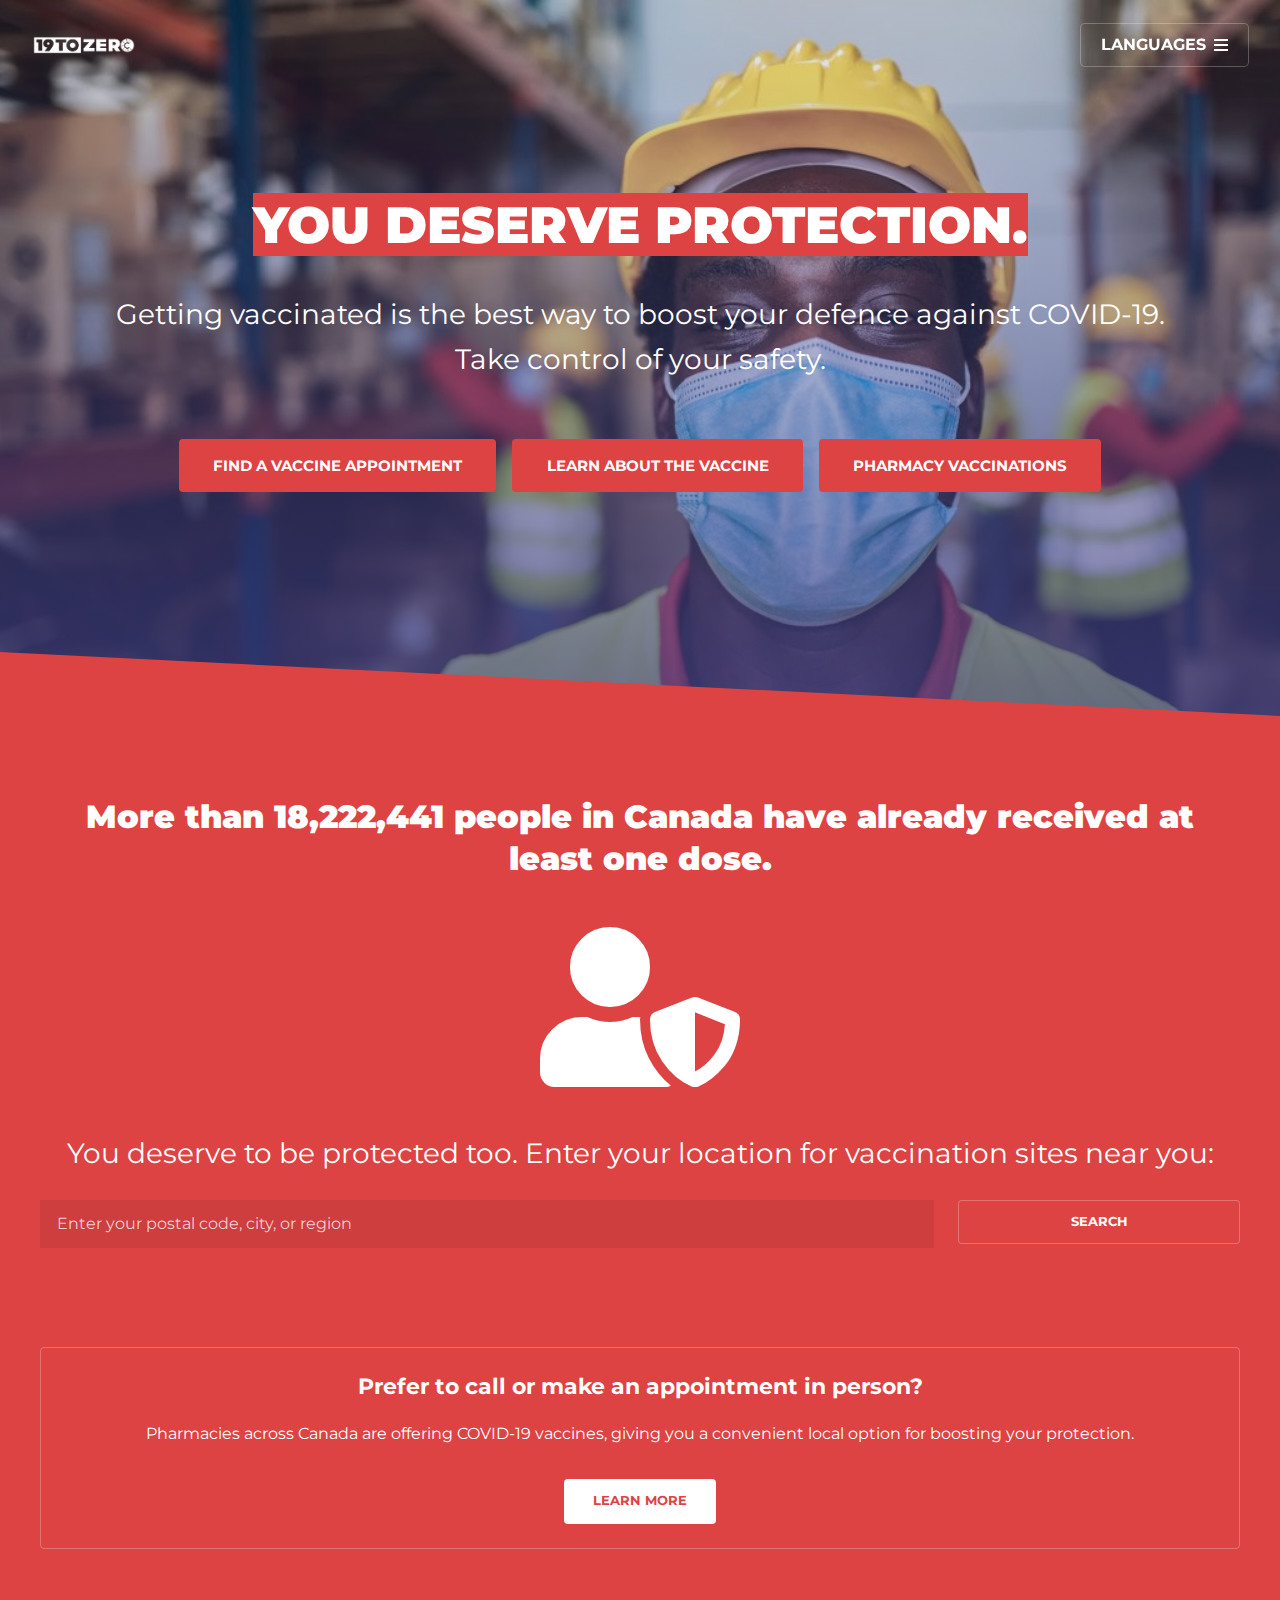
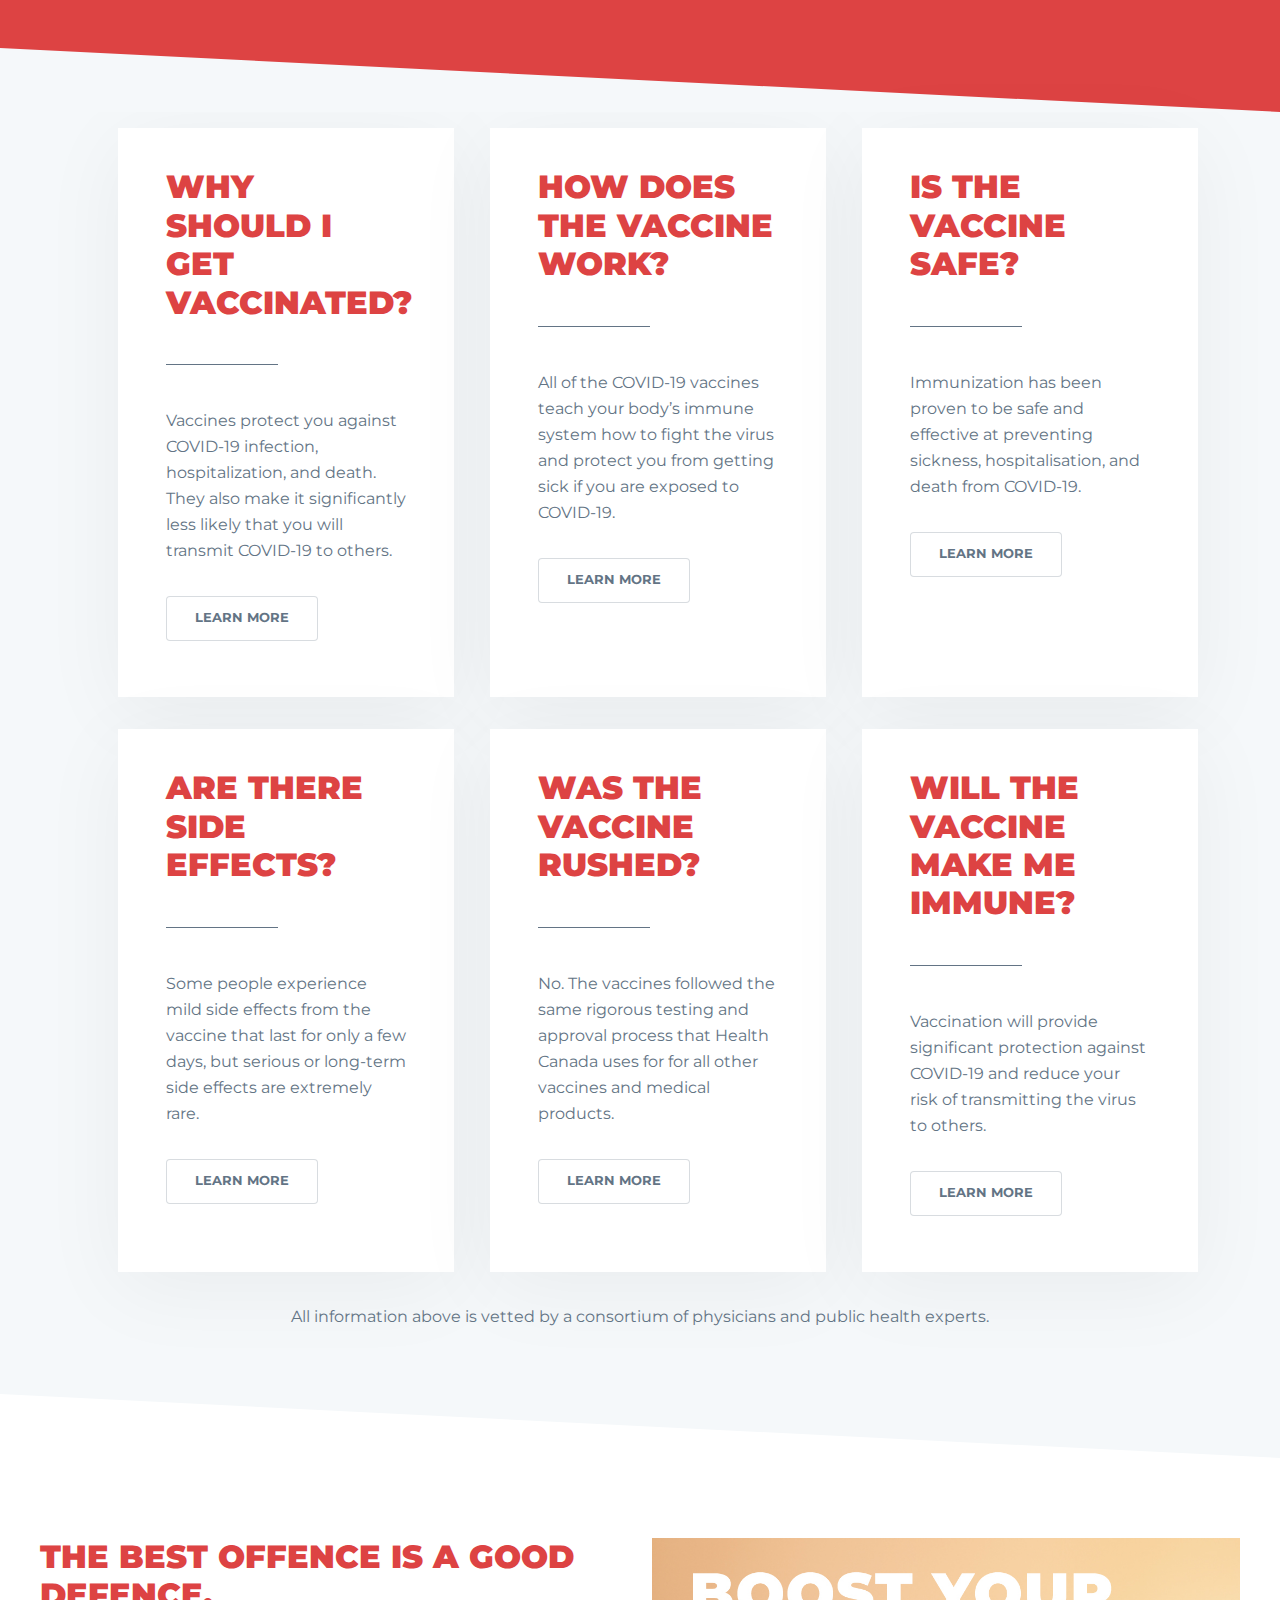
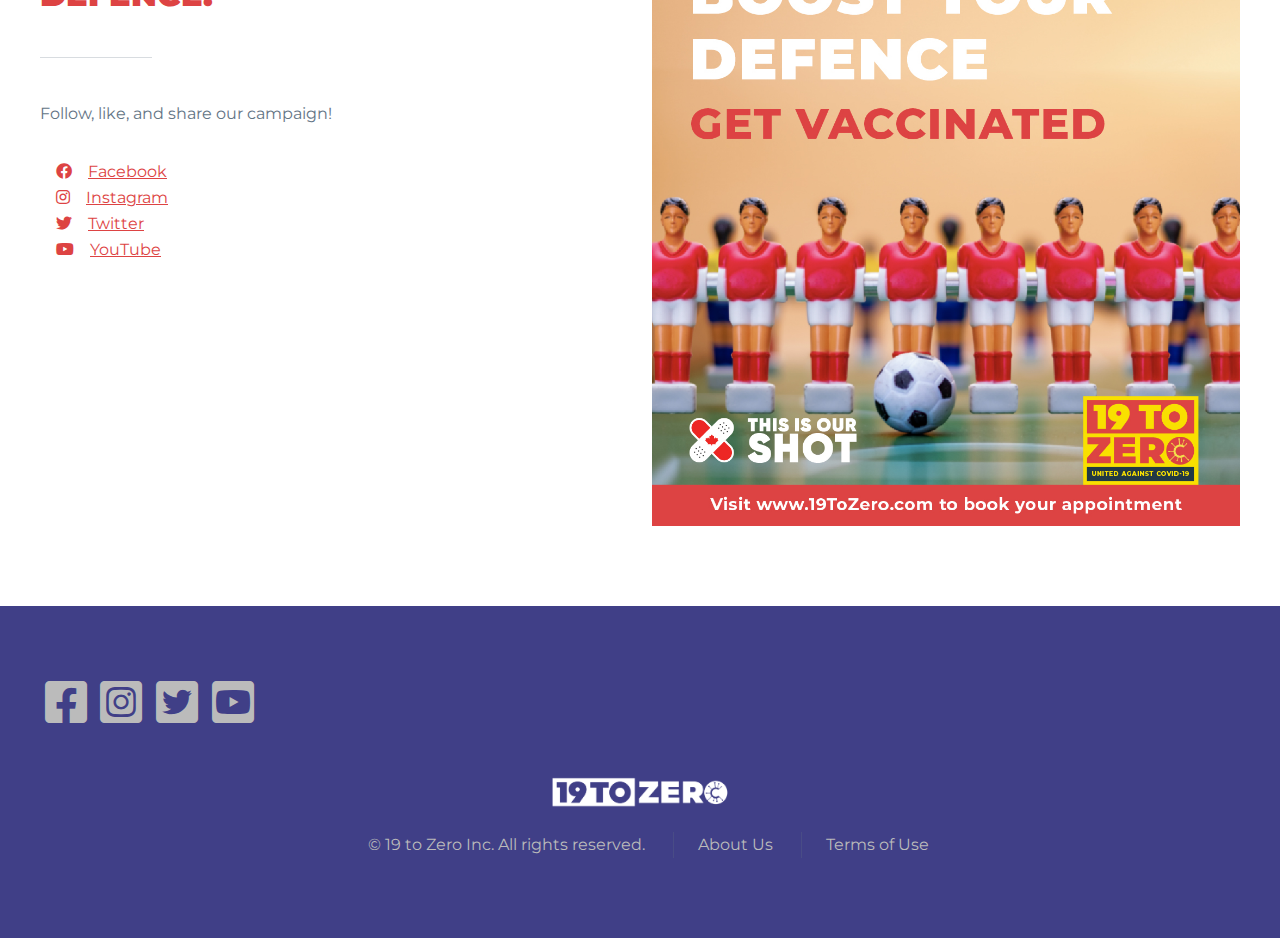
==== index.html @ c8026294 "added pharmacy vaccinations button" ====
<!DOCTYPE HTML>
<html>
	<head>
		<title>Protect Yourself, Get Vaccinated | 19 to Zero</title>
		<meta charset="utf-8" />
		<meta name="viewport" content="width=device-width, initial-scale=1, user-scalable=no" />
		<link rel="stylesheet" href="assets/css/main.css" />
		<link rel="shortcut icon" href="images/favicons/19ToZero-favicon_32x32.png"/>

		<meta name="title" content="Protect Yourself, Get Vaccinated | 19 to Zero">
		<meta name="description" content="Getting vaccinated is the best way to boost your defence against COVID-19. Take control of your safety. Book a vaccine appointment today.">

		<!-- Open Graph / Facebook -->
		<meta property="og:type" content="website">
		<meta property="og:url" content="https://19tozero.com/">
		<meta property="og:title" content="Protect Yourself, Get Vaccinated | 19 to Zero">
		<meta property="og:description" content="Getting vaccinated is the best way to boost your defence against COVID-19.
		Take control of your safety. Book a vaccine appointment today.">
		<meta property="og:image" content="images/meta_image.jpg">

		<!-- Twitter -->
		<meta property="twitter:card" content="summary_large_image">
		<meta property="twitter:url" content="https://19tozero.com/">
		<meta property="twitter:title" content="Protect Yourself, Get Vaccinated | 19 to Zero">
		<meta property="twitter:description" content="Getting vaccinated is the best way to boost your defence against COVID-19.
		Take control of your safety. Book a vaccine appointment today.">
		<meta property="twitter:image" content="https://19tozero.com/images/meta_image.jpg">

		<!-- Global site tag (gtag.js) - Google Analytics -->
		<script async src="https://www.googletagmanager.com/gtag/js?id=G-4J54PREY1S"></script>
		<script>
		  window.dataLayer = window.dataLayer || [];
		  function gtag(){dataLayer.push(arguments);}
		  gtag('js', new Date());

		  gtag('config', 'G-4J54PREY1S');
		</script>

		<!-- Facebook Pixel Code -->
		<script>
		!function(f,b,e,v,n,t,s)
		{if(f.fbq)return;n=f.fbq=function(){n.callMethod?
		n.callMethod.apply(n,arguments):n.queue.push(arguments)};
		if(!f._fbq)f._fbq=n;n.push=n;n.loaded=!0;n.version='2.0';
		n.queue=[];t=b.createElement(e);t.async=!0;
		t.src=v;s=b.getElementsByTagName(e)[0];
		s.parentNode.insertBefore(t,s)}(window, document,'script',
		'https://connect.facebook.net/en_US/fbevents.js');
		fbq('init', '485617352541316');
		fbq('track', 'PageView');
		</script>
		<noscript><img height="1" width="1" style="display:none"
		src="https://www.facebook.com/tr?id=485617352541316&ev=PageView&noscript=1"
		/></noscript>
		<!-- End Facebook Pixel Code -->

	</head>
	<body class="is-preload">

		<!-- Page wrapper -->
			<div id="page-wrapper">

				<!-- Header -->
					<header id="header" class="alt">
						<span class="logo"><a href="http://www.19tozero.ca" target="_blank"><img src="images/logo.png" id="logo"></a></span>
            <a href="#menu">Languages</a>
					</header>

				<!-- Nav -->
					<nav id="menu">
						<div class="inner">
							<h2>Languages</h2>
							<ul class="links">
								<li><a href="index.html">English</a></li>
							</ul>
							<h4>by <a href="about.html">19 to Zero</a></h4>
							<a class="close">Close</a>
						</div>
					</nav>

				<!-- Banner -->
					<section id="banner">
						<div class="inner">
							<h1><span>YOU DESERVE PROTECTION.</span></h1>
              <p>Getting vaccinated is the best way to boost your defence against COVID-19. <br>Take control of your safety.</p>
							<ul class="actions special">
								<li><a href="#two" class="button large primary scrolly" onClick="gtag('event', 'find_appointment', {'event_category' : 'hero_buttons',
  'event_label' : 'find_appointment'}">Find a vaccine appointment</a></li>
								<li><a href="#one" class="button large primary scrolly" onClick="gtag('event', 'learn_more', {'event_category' : 'hero_buttons',
  'event_label' : 'learn_more'}">Learn about the vaccine</a></li>
								<li><a href="pharmacy.html" class="button large primary">Pharmacy vaccinations</a></li>  
							</ul>
						</div>
					</section>

				<!-- Two -->
					<section id="two" class="wrapper style1 special">
						<div class="inner">
              <span><h1>More than <span id="vaccines">18,222,441</span> people in Canada have already received at least one dose.</h1></span>
              <div class="search">
              	<i class="fas fa-user-shield" id="location"></i>
                <h2>You deserve to be protected too. Enter your location for vaccination sites near you:</h2>
                <div class="row">
                  <div class="col-9 col-12-small">
                    <input type="text" name="query" id="query" value="" placeholder="Enter your postal code, city, or region" />
                  </div>
                  <div class="col-3 col-12-small">
                    <input type="submit" id="search4vax" value="Search" class="fit" onClick="gtag('event', 'search_for_vax', {'event_category' : 'search',
  'event_label' : 'outbound_search'}); window.open('https://www.google.com/maps/search/covid+vaccine+near+' + document.getElementById('query').value);"/>
                  </div>
                </div>

              	<div class="">
									<div class="col-12 box">
                  	<h3><b>Prefer to call or make an appointment in person?</b></h3>
                  	<p>Pharmacies across Canada are offering COVID-19 vaccines, giving you a convenient local option for boosting your protection.</p>
                  	<a href="pharmacy.html" class="button primary">Learn More</a>
                  </div>
	              </div>

              </div>
						</div>
					</section>

				<!-- One -->
					<section id="one" class="wrapper style2">
						<div class="inner">
							<section class="spotlights">
								<article>
									<header class="major">
										<p>Why should I get vaccinated?</p>
									</header>
									<p>Vaccines protect you against COVID-19 infection, hospitalization, and death. They also make it significantly less likely that you will transmit COVID-19 to others.</p>
									<ul class="actions">
										<li><a href="why-get-vaccinated.html" class="button">Learn More</a></li>
									</ul>
								</article>
								<article>
                  <header class="major">
                    <p>How does the vaccine work?</p>
                  </header>
                  <p>All of the COVID-19 vaccines teach your body’s immune system how to fight the virus and protect you from getting sick if you are exposed to COVID-19.</p>
                  <ul class="actions">
                    <li><a href="how-does-the-vaccine-work.html" class="button">Learn More</a></li>
                  </ul>
                </article>
                                <article>
                  <header class="major">
                    <p>Is the vaccine safe?</p>
                  </header>
                  <p>Immunization has been proven to be safe and effective at preventing sickness, hospitalisation, and death from COVID-19.</p>
                  <ul class="actions">
                    <li><a href="is-the-vaccine-safe.html" class="button">Learn More</a></li>
                  </ul>
                </article>
                <article>
                  <header class="major">
                    <p>Are there side effects?</p>
                  </header>
                  <p>Some people experience mild side effects from the vaccine that last for only a few days, but serious or long-term side effects are extremely rare.</p>
                  <ul class="actions">
                    <li><a href="are-there-side-effects.html" class="button">Learn More</a></li>
                  </ul>
                </article>
                <article>
                  <header class="major">
                    <p>Was the vaccine rushed?</p>
                  </header>
                  <p>No. The vaccines followed the same rigorous testing and approval process that Health Canada uses for for all other vaccines and medical products.</p>
                  <ul class="actions">
                    <li><a href="was-the-vaccine-rushed.html" class="button">Learn More</a></li>
                  </ul>
                </article>
                <article>
                  <header class="major">
                    <p>Will the vaccine make me immune?</p>
                  </header>
                  <p>Vaccination will provide significant protection against COVID-19 and reduce your risk of transmitting the virus to others.</p>
                  <ul class="actions">
                    <li><a href="will-i-be-immune.html" class="button">Learn More</a></li>
                  </ul>
                </article>
                <span>All information above is vetted by a consortium of physicians and public health experts.</span>
							</section>
						</div>
					</section>



				<!-- Three -->
					<section id="three" class="wrapper">
						<div class="inner">
							<div class="content">
								<div class="row">
                  <div class="col-6 col-12-small">
  									<header class="major">
										<p>The best offence is a good defence.</p>
										</header>
										<p>Follow, like, and share our campaign!</p>
										<ul class="social-links">
			                <li><a href="https://www.facebook.com/19ToZero/"><i class="fab fa-facebook"></i>Facebook</a>
											<li><a href="https://www.instagram.com/19tozero/"><i class="fab fa-instagram"></i>Instagram</a>
                    	<li><a href="https://www.twitter.com/19tozero"><i class="fab fa-twitter"></i>Twitter</a>
                    	<li><a href="https://www.youtube.com/channel/UC107yJWv6Hz9v4b3rPA4YZw"><i class="fab fa-youtube"></i>YouTube</a>
			              </ul>
                  </div>
                  <div class="col-6 col-12-small">
                  	<img src="images/foosball.jpg" class="image fit" />
                  </div>
	              </div>
							</div>
						</div>
					</section>

					<footer id="footer">
            <div class="inner">
              <div class="row">
                  <div class="col-4 col-12-medium social">
                    <a href="https://www.facebook.com/19ToZero/"><i class="fab fa-facebook-square"></i></a>
                    <a href="https://www.instagram.com/19tozero/"><i class="fab fa-instagram-square"></i></a>
                    <a href="https://www.twitter.com/19tozero"><i class="fab fa-twitter-square"></i></a>
                    <a href="https://www.youtube.com/channel/UC107yJWv6Hz9v4b3rPA4YZw"><i class="fab fa-youtube-square"></i></a>
                  </div>
                  <div class="col-4 col-12-medium"></div>
                  <div class="col-4 col-12-medium"></div>
              </div>
            </div>
						<div class="copyright">
							<a href="http://www.19tozero.ca"><img src="images/logo.png" id="footer-logo"></a>
							<ul>
                <li>&copy; 19 to Zero Inc. All rights reserved.</li>
                <li><a href="about.html">About Us</a></li>
                <li><a href="#terms" rel="modal:open">Terms of Use</a></li>
						</div>

					<div id="terms" class="modal">
						<h1>Terms of Use</h1>
  					<p>The information on this site does not replace written law or professional medical advice, diagnosis, or treatment. It is intended to be a general summary for public use. If you have questions about a medical condition, always seek the advice of a doctor or other qualified health professional. 19 to Zero assumes no liability for the accuracy, reliability, completeness, currentness of the content, software, graphics, links or communications provided on or through use of the website.</p>
  					<a href="#" rel="modal:close">Close</a>
					</div>

					</footer>

			</div>

		<!-- Scripts -->
			<script src="assets/js/jquery.min.js"></script>
			<script src="assets/js/jquery.modal.min.js"></script>
			<script src="assets/js/browser.min.js"></script>
			<script src="assets/js/breakpoints.min.js"></script>
			<script src="assets/js/util.js"></script>
			<script src="assets/js/jquery.scrollex.min.js"></script>
			<script src="assets/js/jquery.scrolly.min.js"></script>
			<script src="assets/js/vaccines.js"></script>
			<script src="assets/js/main.js"></script>

	</body>
</html>
---- assets/css/main.css ----
@import url(fontawesome-all.min.css);
@import url(jquery.modal.min.css);
@import url("https://fonts.googleapis.com/css?family=Montserrat:400,700,900");

/*
	Atmosphere by Pixelarity
	pixelarity.com | hello@pixelarity.com
	License: pixelarity.com/license
*/

html, body, div, span, applet, object,
iframe, h1, h2, h3, h4, h5, h6, p, blockquote,
pre, a, abbr, acronym, address, big, cite,
code, del, dfn, em, img, ins, kbd, q, s, samp,
small, strike, strong, sub, sup, tt, var, b,
u, i, center, dl, dt, dd, ol, ul, li, fieldset,
form, label, legend, table, caption, tbody,
tfoot, thead, tr, th, td, article, aside,
canvas, details, embed, figure, figcaption,
footer, header, hgroup, menu, nav, output, ruby,
section, summary, time, mark, audio, video {
	margin: 0;
	padding: 0;
	border: 0;
	font-size: 100%;
	font: inherit;
	vertical-align: baseline;}

article, aside, details, figcaption, figure,
footer, header, hgroup, menu, nav, section {
	display: block;}

body {
	line-height: 1;
}

ol, ul {
	list-style: none;
}

blockquote, q {
	quotes: none;
}

	blockquote:before, blockquote:after, q:before, q:after {
		content: '';
		content: none;
	}

table {
	border-collapse: collapse;
	border-spacing: 0;
}

body {
	-webkit-text-size-adjust: none;
}

mark {
	background-color: transparent;
	color: inherit;
}

input::-moz-focus-inner {
	border: 0;
	padding: 0;
}

input, select, textarea {
	-moz-appearance: none;
	-webkit-appearance: none;
	-ms-appearance: none;
	appearance: none;
}

/* Basic */

	@-ms-viewport {
		width: device-width;
	}

	body {
		-ms-overflow-style: scrollbar;
	}

	@media screen and (max-width: 480px) {

		html, body {
			min-width: 320px;
		}

	}

	html {
		box-sizing: border-box;
	}

	*, *:before, *:after {
		box-sizing: inherit;
	}

	body {
		background: #fff;
	}

		body.is-preload *, body.is-preload *:before, body.is-preload *:after {
			-moz-animation: none !important;
			-webkit-animation: none !important;
			-ms-animation: none !important;
			animation: none !important;
			-moz-transition: none !important;
			-webkit-transition: none !important;
			-ms-transition: none !important;
			transition: none !important;
		}

/* Type */

	body {
		background-color: #fff;
		color: #637485;
	}

	body, input, select, textarea {
		font-family: "Montserrat", Helvetica, sans-serif;
		font-size: 14pt;
		font-weight: 400;
		line-height: 1.625;
	}

		@media screen and (max-width: 1680px) {

			body, input, select, textarea {
				font-size: 12pt;
			}

		}

		@media screen and (max-width: 1280px) {

			body, input, select, textarea {
				font-size: 12pt;
			}

		}

		@media screen and (max-width: 980px) {

			body, input, select, textarea {
				font-size: 12pt;
			}

		}

		@media screen and (max-width: 736px) {

			body, input, select, textarea {
				font-size: 12pt;
			}

		}

		@media screen and (max-width: 480px) {

			body, input, select, textarea {
				font-size: 12pt;
			}

		}

		@media screen and (max-width: 360px) {

			body, input, select, textarea {
				font-size: 11pt;
			}

		}

	a {
		text-decoration: underline;
	}

		a:hover {
			text-decoration: none;
		}

	strong, b {
		font-weight: 700;
	}

	em, i {
		font-style: italic;
	}

	p {
		margin: 0 0 2em 0;
	}

	h1, h2, h3, h4, h5, h6 {
		line-height: 1.3;
		margin: 0 0 1em 0;
	}

		h1 a, h2 a, h3 a, h4 a, h5 a, h6 a {
			color: inherit;
			text-decoration: none;
		}

	h1 {
		font-size: 2em;
		font-weight: 900;
	}

	h1 > span {
			background-color: #dd4343;
		}

	h2 {
		font-size: 1.75em;
	}

	h3 {
		font-size: 1.35em;
	}

	h4 {
		font-size: 1em;
	}

	h5 {
		font-size: 0.9em;
	}

	h6 {
		font-size: 0.7em;
	}

	sub {
		font-size: 0.8em;
		position: relative;
		top: 0.5em;
	}

	sup {
		font-size: 0.8em;
		position: relative;
		top: -0.5em;
	}

	blockquote {
		border-left: solid 4px;
		font-style: italic;
		margin: 0 0 2em 0;
		padding: 0.5em 0 0.5em 2em;
	}

	code {
		border-radius: 4px;
		border: solid 1px;
		font-family: "Courier New", monospace;
		font-size: 0.9em;
		margin: 0 0.25em;
		padding: 0.25em 0.65em;
	}

	pre {
		-webkit-overflow-scrolling: touch;
		font-family: "Courier New", monospace;
		font-size: 0.9em;
		margin: 0 0 2em 0;
	}

		pre code {
			display: block;
			line-height: 1.75;
			padding: 1em 1.5em;
			overflow-x: auto;
		}

	hr {
		border: 0;
		border-bottom: solid 1px;
		margin: 2em 0;
	}

		hr.major {
			margin: 3em 0;
		}

	.align-left {
		text-align: left;
	}

	.align-center {
		text-align: center;
	}

	.align-right {
		text-align: right;
	}

	@media screen and (max-width: 736px) {

		h1 {
			font-size: 1.75em;
		}

		h2 {
			font-size: 1.5em;
		}

		h3 {
			font-size: 1.25em;
		}

	}

	input, select, textarea {
		color: #637485;
	}

	a {
		color: #dd4343;
	}

	strong, b {
		color: #637485;
	}

	h1, h2, h3, h4, h5, h6 {
		color: #637485;
	}

	blockquote {
		border-left-color: rgba(99, 116, 133, 0.25);
	}

	code {
		background: rgba(99, 116, 133, 0.075);
		border-color: rgba(99, 116, 133, 0.25);
	}

	hr {
		border-bottom-color: rgba(99, 116, 133, 0.25);
	}

/* Row */

	.row {
		display: flex;
		flex-wrap: wrap;
		box-sizing: border-box;
		align-items: stretch;
	}

		.row > * {
			box-sizing: border-box;
		}

		.row.gtr-uniform > * > :last-child {
			margin-bottom: 0;
		}

		.row.aln-left {
			justify-content: flex-start;
		}

		.row.aln-center {
			justify-content: center;
		}

		.row.aln-right {
			justify-content: flex-end;
		}

		.row.aln-top {
			align-items: flex-start;
		}

		.row.aln-middle {
			align-items: center;
		}

		.row.aln-bottom {
			align-items: flex-end;
		}

		.row > .imp {
			order: -1;
		}

		.row > .col-1 {
			width: 8.33333%;
		}

		.row > .off-1 {
			margin-left: 8.33333%;
		}

		.row > .col-2 {
			width: 16.66667%;
		}

		.row > .off-2 {
			margin-left: 16.66667%;
		}

		.row > .col-3 {
			width: 25%;
		}

		.row > .off-3 {
			margin-left: 25%;
		}

		.row > .col-4 {
			width: 33.33333%;
		}

		.row > .off-4 {
			margin-left: 33.33333%;
		}

		.row > .col-5 {
			width: 41.66667%;
		}

		.row > .off-5 {
			margin-left: 41.66667%;
		}

		.row > .col-6 {
			width: 50%;
		}

		.row > .off-6 {
			margin-left: 50%;
		}

		.row > .col-7 {
			width: 58.33333%;
		}

		.row > .off-7 {
			margin-left: 58.33333%;
		}

		.row > .col-8 {
			width: 66.66667%;
		}

		.row > .off-8 {
			margin-left: 66.66667%;
		}

		.row > .col-9 {
			width: 75%;
		}

		.row > .off-9 {
			margin-left: 75%;
		}

		.row > .col-10 {
			width: 83.33333%;
		}

		.row > .off-10 {
			margin-left: 83.33333%;
		}

		.row > .col-11 {
			width: 91.66667%;
		}

		.row > .off-11 {
			margin-left: 91.66667%;
		}

		.row > .col-12 {
			width: 100%;
		}

		.row > .off-12 {
			margin-left: 100%;
		}

		.row.gtr-0 {
			margin-top: 0;
			margin-left: 0em;
		}

			.row.gtr-0 > * {
				padding: 0 0 0 0em;
			}

			.row.gtr-0.gtr-uniform {
				margin-top: 0em;
			}

				.row.gtr-0.gtr-uniform > * {
					padding-top: 0em;
				}

		.row.gtr-25 {
			margin-top: 0;
			margin-left: -0.5em;
		}

			.row.gtr-25 > * {
				padding: 0 0 0 0.5em;
			}

			.row.gtr-25.gtr-uniform {
				margin-top: -0.5em;
			}

				.row.gtr-25.gtr-uniform > * {
					padding-top: 0.5em;
				}

		.row.gtr-50 {
			margin-top: 0;
			margin-left: -1em;
		}

			.row.gtr-50 > * {
				padding: 0 0 0 1em;
			}

			.row.gtr-50.gtr-uniform {
				margin-top: -1em;
			}

				.row.gtr-50.gtr-uniform > * {
					padding-top: 1em;
				}

		.row {
			margin-top: 0;
			margin-left: -2em;
		}

			.row > * {
				padding: 0 0 0 2em;
			}

			.row.gtr-uniform {
				margin-top: -2em;
			}

				.row.gtr-uniform > * {
					padding-top: 2em;
				}

		.row.gtr-150 {
			margin-top: 0;
			margin-left: -3em;
		}

			.row.gtr-150 > * {
				padding: 0 0 0 3em;
			}

			.row.gtr-150.gtr-uniform {
				margin-top: -3em;
			}

				.row.gtr-150.gtr-uniform > * {
					padding-top: 3em;
				}

		.row.gtr-200 {
			margin-top: 0;
			margin-left: -4em;
		}

			.row.gtr-200 > * {
				padding: 0 0 0 4em;
			}

			.row.gtr-200.gtr-uniform {
				margin-top: -4em;
			}

				.row.gtr-200.gtr-uniform > * {
					padding-top: 4em;
				}

		@media screen and (max-width: 1680px) {

			.row {
				display: flex;
				flex-wrap: wrap;
				box-sizing: border-box;
				align-items: stretch;
			}

				.row > * {
					box-sizing: border-box;
				}

				.row.gtr-uniform > * > :last-child {
					margin-bottom: 0;
				}

				.row.aln-left {
					justify-content: flex-start;
				}

				.row.aln-center {
					justify-content: center;
				}

				.row.aln-right {
					justify-content: flex-end;
				}

				.row.aln-top {
					align-items: flex-start;
				}

				.row.aln-middle {
					align-items: center;
				}

				.row.aln-bottom {
					align-items: flex-end;
				}

				.row > .imp-xlarge {
					order: -1;
				}

				.row > .col-1-xlarge {
					width: 8.33333%;
				}

				.row > .off-1-xlarge {
					margin-left: 8.33333%;
				}

				.row > .col-2-xlarge {
					width: 16.66667%;
				}

				.row > .off-2-xlarge {
					margin-left: 16.66667%;
				}

				.row > .col-3-xlarge {
					width: 25%;
				}

				.row > .off-3-xlarge {
					margin-left: 25%;
				}

				.row > .col-4-xlarge {
					width: 33.33333%;
				}

				.row > .off-4-xlarge {
					margin-left: 33.33333%;
				}

				.row > .col-5-xlarge {
					width: 41.66667%;
				}

				.row > .off-5-xlarge {
					margin-left: 41.66667%;
				}

				.row > .col-6-xlarge {
					width: 50%;
				}

				.row > .off-6-xlarge {
					margin-left: 50%;
				}

				.row > .col-7-xlarge {
					width: 58.33333%;
				}

				.row > .off-7-xlarge {
					margin-left: 58.33333%;
				}

				.row > .col-8-xlarge {
					width: 66.66667%;
				}

				.row > .off-8-xlarge {
					margin-left: 66.66667%;
				}

				.row > .col-9-xlarge {
					width: 75%;
				}

				.row > .off-9-xlarge {
					margin-left: 75%;
				}

				.row > .col-10-xlarge {
					width: 83.33333%;
				}

				.row > .off-10-xlarge {
					margin-left: 83.33333%;
				}

				.row > .col-11-xlarge {
					width: 91.66667%;
				}

				.row > .off-11-xlarge {
					margin-left: 91.66667%;
				}

				.row > .col-12-xlarge {
					width: 100%;
				}

				.row > .off-12-xlarge {
					margin-left: 100%;
				}

				.row.gtr-0 {
					margin-top: 0;
					margin-left: 0em;
				}

					.row.gtr-0 > * {
						padding: 0 0 0 0em;
					}

					.row.gtr-0.gtr-uniform {
						margin-top: 0em;
					}

						.row.gtr-0.gtr-uniform > * {
							padding-top: 0em;
						}

				.row.gtr-25 {
					margin-top: 0;
					margin-left: -0.5em;
				}

					.row.gtr-25 > * {
						padding: 0 0 0 0.5em;
					}

					.row.gtr-25.gtr-uniform {
						margin-top: -0.5em;
					}

						.row.gtr-25.gtr-uniform > * {
							padding-top: 0.5em;
						}

				.row.gtr-50 {
					margin-top: 0;
					margin-left: -1em;
				}

					.row.gtr-50 > * {
						padding: 0 0 0 1em;
					}

					.row.gtr-50.gtr-uniform {
						margin-top: -1em;
					}

						.row.gtr-50.gtr-uniform > * {
							padding-top: 1em;
						}

				.row {
					margin-top: 0;
					margin-left: -2em;
				}

					.row > * {
						padding: 0 0 0 2em;
					}

					.row.gtr-uniform {
						margin-top: -2em;
					}

						.row.gtr-uniform > * {
							padding-top: 2em;
						}

				.row.gtr-150 {
					margin-top: 0;
					margin-left: -3em;
				}

					.row.gtr-150 > * {
						padding: 0 0 0 3em;
					}

					.row.gtr-150.gtr-uniform {
						margin-top: -3em;
					}

						.row.gtr-150.gtr-uniform > * {
							padding-top: 3em;
						}

				.row.gtr-200 {
					margin-top: 0;
					margin-left: -4em;
				}

					.row.gtr-200 > * {
						padding: 0 0 0 4em;
					}

					.row.gtr-200.gtr-uniform {
						margin-top: -4em;
					}

						.row.gtr-200.gtr-uniform > * {
							padding-top: 4em;
						}

		}

		@media screen and (max-width: 1280px) {

			.row {
				display: flex;
				flex-wrap: wrap;
				box-sizing: border-box;
				align-items: stretch;
			}

				.row > * {
					box-sizing: border-box;
				}

				.row.gtr-uniform > * > :last-child {
					margin-bottom: 0;
				}

				.row.aln-left {
					justify-content: flex-start;
				}

				.row.aln-center {
					justify-content: center;
				}

				.row.aln-right {
					justify-content: flex-end;
				}

				.row.aln-top {
					align-items: flex-start;
				}

				.row.aln-middle {
					align-items: center;
				}

				.row.aln-bottom {
					align-items: flex-end;
				}

				.row > .imp-large {
					order: -1;
				}

				.row > .col-1-large {
					width: 8.33333%;
				}

				.row > .off-1-large {
					margin-left: 8.33333%;
				}

				.row > .col-2-large {
					width: 16.66667%;
				}

				.row > .off-2-large {
					margin-left: 16.66667%;
				}

				.row > .col-3-large {
					width: 25%;
				}

				.row > .off-3-large {
					margin-left: 25%;
				}

				.row > .col-4-large {
					width: 33.33333%;
				}

				.row > .off-4-large {
					margin-left: 33.33333%;
				}

				.row > .col-5-large {
					width: 41.66667%;
				}

				.row > .off-5-large {
					margin-left: 41.66667%;
				}

				.row > .col-6-large {
					width: 50%;
				}

				.row > .off-6-large {
					margin-left: 50%;
				}

				.row > .col-7-large {
					width: 58.33333%;
				}

				.row > .off-7-large {
					margin-left: 58.33333%;
				}

				.row > .col-8-large {
					width: 66.66667%;
				}

				.row > .off-8-large {
					margin-left: 66.66667%;
				}

				.row > .col-9-large {
					width: 75%;
				}

				.row > .off-9-large {
					margin-left: 75%;
				}

				.row > .col-10-large {
					width: 83.33333%;
				}

				.row > .off-10-large {
					margin-left: 83.33333%;
				}

				.row > .col-11-large {
					width: 91.66667%;
				}

				.row > .off-11-large {
					margin-left: 91.66667%;
				}

				.row > .col-12-large {
					width: 100%;
				}

				.row > .off-12-large {
					margin-left: 100%;
				}

				.row.gtr-0 {
					margin-top: 0;
					margin-left: 0em;
				}

					.row.gtr-0 > * {
						padding: 0 0 0 0em;
					}

					.row.gtr-0.gtr-uniform {
						margin-top: 0em;
					}

						.row.gtr-0.gtr-uniform > * {
							padding-top: 0em;
						}

				.row.gtr-25 {
					margin-top: 0;
					margin-left: -0.375em;
				}

					.row.gtr-25 > * {
						padding: 0 0 0 0.375em;
					}

					.row.gtr-25.gtr-uniform {
						margin-top: -0.375em;
					}

						.row.gtr-25.gtr-uniform > * {
							padding-top: 0.375em;
						}

				.row.gtr-50 {
					margin-top: 0;
					margin-left: -0.75em;
				}

					.row.gtr-50 > * {
						padding: 0 0 0 0.75em;
					}

					.row.gtr-50.gtr-uniform {
						margin-top: -0.75em;
					}

						.row.gtr-50.gtr-uniform > * {
							padding-top: 0.75em;
						}

				.row {
					margin-top: 0;
					margin-left: -1.5em;
				}

					.row > * {
						padding: 0 0 0 1.5em;
					}

					.row.gtr-uniform {
						margin-top: -1.5em;
					}

						.row.gtr-uniform > * {
							padding-top: 1.5em;
						}

				.row.gtr-150 {
					margin-top: 0;
					margin-left: -2.25em;
				}

					.row.gtr-150 > * {
						padding: 0 0 0 2.25em;
					}

					.row.gtr-150.gtr-uniform {
						margin-top: -2.25em;
					}

						.row.gtr-150.gtr-uniform > * {
							padding-top: 2.25em;
						}

				.row.gtr-200 {
					margin-top: 0;
					margin-left: -3em;
				}

					.row.gtr-200 > * {
						padding: 0 0 0 3em;
					}

					.row.gtr-200.gtr-uniform {
						margin-top: -3em;
					}

						.row.gtr-200.gtr-uniform > * {
							padding-top: 3em;
						}

		}

		@media screen and (max-width: 980px) {

			.row {
				display: flex;
				flex-wrap: wrap;
				box-sizing: border-box;
				align-items: stretch;
			}

				.row > * {
					box-sizing: border-box;
				}

				.row.gtr-uniform > * > :last-child {
					margin-bottom: 0;
				}

				.row.aln-left {
					justify-content: flex-start;
				}

				.row.aln-center {
					justify-content: center;
				}

				.row.aln-right {
					justify-content: flex-end;
				}

				.row.aln-top {
					align-items: flex-start;
				}

				.row.aln-middle {
					align-items: center;
				}

				.row.aln-bottom {
					align-items: flex-end;
				}

				.row > .imp-medium {
					order: -1;
				}

				.row > .col-1-medium {
					width: 8.33333%;
				}

				.row > .off-1-medium {
					margin-left: 8.33333%;
				}

				.row > .col-2-medium {
					width: 16.66667%;
				}

				.row > .off-2-medium {
					margin-left: 16.66667%;
				}

				.row > .col-3-medium {
					width: 25%;
				}

				.row > .off-3-medium {
					margin-left: 25%;
				}

				.row > .col-4-medium {
					width: 33.33333%;
				}

				.row > .off-4-medium {
					margin-left: 33.33333%;
				}

				.row > .col-5-medium {
					width: 41.66667%;
				}

				.row > .off-5-medium {
					margin-left: 41.66667%;
				}

				.row > .col-6-medium {
					width: 50%;
				}

				.row > .off-6-medium {
					margin-left: 50%;
				}

				.row > .col-7-medium {
					width: 58.33333%;
				}

				.row > .off-7-medium {
					margin-left: 58.33333%;
				}

				.row > .col-8-medium {
					width: 66.66667%;
				}

				.row > .off-8-medium {
					margin-left: 66.66667%;
				}

				.row > .col-9-medium {
					width: 75%;
				}

				.row > .off-9-medium {
					margin-left: 75%;
				}

				.row > .col-10-medium {
					width: 83.33333%;
				}

				.row > .off-10-medium {
					margin-left: 83.33333%;
				}

				.row > .col-11-medium {
					width: 91.66667%;
				}

				.row > .off-11-medium {
					margin-left: 91.66667%;
				}

				.row > .col-12-medium {
					width: 100%;
				}

				.row > .off-12-medium {
					margin-left: 100%;
				}

				.row.gtr-0 {
					margin-top: 0;
					margin-left: 0em;
				}

					.row.gtr-0 > * {
						padding: 0 0 0 0em;
					}

					.row.gtr-0.gtr-uniform {
						margin-top: 0em;
					}

						.row.gtr-0.gtr-uniform > * {
							padding-top: 0em;
						}

				.row.gtr-25 {
					margin-top: 0;
					margin-left: -0.375em;
				}

					.row.gtr-25 > * {
						padding: 0 0 0 0.375em;
					}

					.row.gtr-25.gtr-uniform {
						margin-top: -0.375em;
					}

						.row.gtr-25.gtr-uniform > * {
							padding-top: 0.375em;
						}

				.row.gtr-50 {
					margin-top: 0;
					margin-left: -0.75em;
				}

					.row.gtr-50 > * {
						padding: 0 0 0 0.75em;
					}

					.row.gtr-50.gtr-uniform {
						margin-top: -0.75em;
					}

						.row.gtr-50.gtr-uniform > * {
							padding-top: 0.75em;
						}

				.row {
					margin-top: 0;
					margin-left: -1.5em;
				}

					.row > * {
						padding: 0 0 0 1.5em;
					}

					.row.gtr-uniform {
						margin-top: -1.5em;
					}

						.row.gtr-uniform > * {
							padding-top: 1.5em;
						}

				.row.gtr-150 {
					margin-top: 0;
					margin-left: -2.25em;
				}

					.row.gtr-150 > * {
						padding: 0 0 0 2.25em;
					}

					.row.gtr-150.gtr-uniform {
						margin-top: -2.25em;
					}

						.row.gtr-150.gtr-uniform > * {
							padding-top: 2.25em;
						}

				.row.gtr-200 {
					margin-top: 0;
					margin-left: -3em;
				}

					.row.gtr-200 > * {
						padding: 0 0 0 3em;
					}

					.row.gtr-200.gtr-uniform {
						margin-top: -3em;
					}

						.row.gtr-200.gtr-uniform > * {
							padding-top: 3em;
						}

		}

		@media screen and (max-width: 736px) {

			.row {
				display: flex;
				flex-wrap: wrap;
				box-sizing: border-box;
				align-items: stretch;
			}

				.row > * {
					box-sizing: border-box;
				}

				.row.gtr-uniform > * > :last-child {
					margin-bottom: 0;
				}

				.row.aln-left {
					justify-content: flex-start;
				}

				.row.aln-center {
					justify-content: center;
				}

				.row.aln-right {
					justify-content: flex-end;
				}

				.row.aln-top {
					align-items: flex-start;
				}

				.row.aln-middle {
					align-items: center;
				}

				.row.aln-bottom {
					align-items: flex-end;
				}

				.row > .imp-small {
					order: -1;
				}

				.row > .col-1-small {
					width: 8.33333%;
				}

				.row > .off-1-small {
					margin-left: 8.33333%;
				}

				.row > .col-2-small {
					width: 16.66667%;
				}

				.row > .off-2-small {
					margin-left: 16.66667%;
				}

				.row > .col-3-small {
					width: 25%;
				}

				.row > .off-3-small {
					margin-left: 25%;
				}

				.row > .col-4-small {
					width: 33.33333%;
				}

				.row > .off-4-small {
					margin-left: 33.33333%;
				}

				.row > .col-5-small {
					width: 41.66667%;
				}

				.row > .off-5-small {
					margin-left: 41.66667%;
				}

				.row > .col-6-small {
					width: 50%;
				}

				.row > .off-6-small {
					margin-left: 50%;
				}

				.row > .col-7-small {
					width: 58.33333%;
				}

				.row > .off-7-small {
					margin-left: 58.33333%;
				}

				.row > .col-8-small {
					width: 66.66667%;
				}

				.row > .off-8-small {
					margin-left: 66.66667%;
				}

				.row > .col-9-small {
					width: 75%;
				}

				.row > .off-9-small {
					margin-left: 75%;
				}

				.row > .col-10-small {
					width: 83.33333%;
				}

				.row > .off-10-small {
					margin-left: 83.33333%;
				}

				.row > .col-11-small {
					width: 91.66667%;
				}

				.row > .off-11-small {
					margin-left: 91.66667%;
				}

				.row > .col-12-small {
					width: 100%;
				}

				.row > .off-12-small {
					margin-left: 100%;
				}

				.row.gtr-0 {
					margin-top: 0;
					margin-left: 0em;
				}

					.row.gtr-0 > * {
						padding: 0 0 0 0em;
					}

					.row.gtr-0.gtr-uniform {
						margin-top: 0em;
					}

						.row.gtr-0.gtr-uniform > * {
							padding-top: 0em;
						}

				.row.gtr-25 {
					margin-top: 0;
					margin-left: -0.3125em;
				}

					.row.gtr-25 > * {
						padding: 0 0 0 0.3125em;
					}

					.row.gtr-25.gtr-uniform {
						margin-top: -0.3125em;
					}

						.row.gtr-25.gtr-uniform > * {
							padding-top: 0.3125em;
						}

				.row.gtr-50 {
					margin-top: 0;
					margin-left: -0.625em;
				}

					.row.gtr-50 > * {
						padding: 0 0 0 0.625em;
					}

					.row.gtr-50.gtr-uniform {
						margin-top: -0.625em;
					}

						.row.gtr-50.gtr-uniform > * {
							padding-top: 0.625em;
						}

				.row {
					margin-top: 0;
					margin-left: -1.25em;
				}

					.row > * {
						padding: 0 0 0 1.25em;
					}

					.row.gtr-uniform {
						margin-top: -1.25em;
					}

						.row.gtr-uniform > * {
							padding-top: 1.25em;
						}

				.row.gtr-150 {
					margin-top: 0;
					margin-left: -1.875em;
				}

					.row.gtr-150 > * {
						padding: 0 0 0 1.875em;
					}

					.row.gtr-150.gtr-uniform {
						margin-top: -1.875em;
					}

						.row.gtr-150.gtr-uniform > * {
							padding-top: 1.875em;
						}

				.row.gtr-200 {
					margin-top: 0;
					margin-left: -2.5em;
				}

					.row.gtr-200 > * {
						padding: 0 0 0 2.5em;
					}

					.row.gtr-200.gtr-uniform {
						margin-top: -2.5em;
					}

						.row.gtr-200.gtr-uniform > * {
							padding-top: 2.5em;
						}

		}

		@media screen and (max-width: 480px) {

			.row {
				display: flex;
				flex-wrap: wrap;
				box-sizing: border-box;
				align-items: stretch;
			}

				.row > * {
					box-sizing: border-box;
				}

				.row.gtr-uniform > * > :last-child {
					margin-bottom: 0;
				}

				.row.aln-left {
					justify-content: flex-start;
				}

				.row.aln-center {
					justify-content: center;
				}

				.row.aln-right {
					justify-content: flex-end;
				}

				.row.aln-top {
					align-items: flex-start;
				}

				.row.aln-middle {
					align-items: center;
				}

				.row.aln-bottom {
					align-items: flex-end;
				}

				.row > .imp-xsmall {
					order: -1;
				}

				.row > .col-1-xsmall {
					width: 8.33333%;
				}

				.row > .off-1-xsmall {
					margin-left: 8.33333%;
				}

				.row > .col-2-xsmall {
					width: 16.66667%;
				}

				.row > .off-2-xsmall {
					margin-left: 16.66667%;
				}

				.row > .col-3-xsmall {
					width: 25%;
				}

				.row > .off-3-xsmall {
					margin-left: 25%;
				}

				.row > .col-4-xsmall {
					width: 33.33333%;
				}

				.row > .off-4-xsmall {
					margin-left: 33.33333%;
				}

				.row > .col-5-xsmall {
					width: 41.66667%;
				}

				.row > .off-5-xsmall {
					margin-left: 41.66667%;
				}

				.row > .col-6-xsmall {
					width: 50%;
				}

				.row > .off-6-xsmall {
					margin-left: 50%;
				}

				.row > .col-7-xsmall {
					width: 58.33333%;
				}

				.row > .off-7-xsmall {
					margin-left: 58.33333%;
				}

				.row > .col-8-xsmall {
					width: 66.66667%;
				}

				.row > .off-8-xsmall {
					margin-left: 66.66667%;
				}

				.row > .col-9-xsmall {
					width: 75%;
				}

				.row > .off-9-xsmall {
					margin-left: 75%;
				}

				.row > .col-10-xsmall {
					width: 83.33333%;
				}

				.row > .off-10-xsmall {
					margin-left: 83.33333%;
				}

				.row > .col-11-xsmall {
					width: 91.66667%;
				}

				.row > .off-11-xsmall {
					margin-left: 91.66667%;
				}

				.row > .col-12-xsmall {
					width: 100%;
				}

				.row > .off-12-xsmall {
					margin-left: 100%;
				}

				.row.gtr-0 {
					margin-top: 0;
					margin-left: 0em;
				}

					.row.gtr-0 > * {
						padding: 0 0 0 0em;
					}

					.row.gtr-0.gtr-uniform {
						margin-top: 0em;
					}

						.row.gtr-0.gtr-uniform > * {
							padding-top: 0em;
						}

				.row.gtr-25 {
					margin-top: 0;
					margin-left: -0.3125em;
				}

					.row.gtr-25 > * {
						padding: 0 0 0 0.3125em;
					}

					.row.gtr-25.gtr-uniform {
						margin-top: -0.3125em;
					}

						.row.gtr-25.gtr-uniform > * {
							padding-top: 0.3125em;
						}

				.row.gtr-50 {
					margin-top: 0;
					margin-left: -0.625em;
				}

					.row.gtr-50 > * {
						padding: 0 0 0 0.625em;
					}

					.row.gtr-50.gtr-uniform {
						margin-top: -0.625em;
					}

						.row.gtr-50.gtr-uniform > * {
							padding-top: 0.625em;
						}

				.row {
					margin-top: 0;
					margin-left: -1.25em;
				}

					.row > * {
						padding: 0 0 0 1.25em;
					}

					.row.gtr-uniform {
						margin-top: -1.25em;
					}

						.row.gtr-uniform > * {
							padding-top: 1.25em;
						}

				.row.gtr-150 {
					margin-top: 0;
					margin-left: -1.875em;
				}

					.row.gtr-150 > * {
						padding: 0 0 0 1.875em;
					}

					.row.gtr-150.gtr-uniform {
						margin-top: -1.875em;
					}

						.row.gtr-150.gtr-uniform > * {
							padding-top: 1.875em;
						}

				.row.gtr-200 {
					margin-top: 0;
					margin-left: -2.5em;
				}

					.row.gtr-200 > * {
						padding: 0 0 0 2.5em;
					}

					.row.gtr-200.gtr-uniform {
						margin-top: -2.5em;
					}

						.row.gtr-200.gtr-uniform > * {
							padding-top: 2.5em;
						}

		}

/* Box */

	.box {
		border-radius: 4px;
		border: solid 1px;
		margin-bottom: 2em;
		padding: 1.5em;
	}

		.box > :last-child,
		.box > :last-child > :last-child,
		.box > :last-child > :last-child > :last-child {
			margin-bottom: 0;
		}

		.box.alt {
			border: 0;
			border-radius: 0;
			padding: 0;
		}

	.box {
		border-color: rgba(99, 116, 133, 0.25);
	}

/* Button */

	input[type="submit"],
	input[type="reset"],
	input[type="button"],
	button,
	.button {
		-moz-appearance: none;
		-webkit-appearance: none;
		-ms-appearance: none;
		appearance: none;
		-moz-transition: background-color 0.2s ease-in-out, color 0.2s ease-in-out;
		-webkit-transition: background-color 0.2s ease-in-out, color 0.2s ease-in-out;
		-ms-transition: background-color 0.2s ease-in-out, color 0.2s ease-in-out;
		transition: background-color 0.2s ease-in-out, color 0.2s ease-in-out;
		border-radius: 4px;
		border: 0;
		cursor: pointer;
		display: inline-block;
		font-size: 0.8em;
		font-weight: 700;
		height: 3.5em;
		line-height: 3.5em;
		padding: 0 2.25em;
		text-align: center;
		text-decoration: none;
		text-transform: uppercase;
		white-space: nowrap;
	}

		input[type="submit"].icon,
		input[type="reset"].icon,
		input[type="button"].icon,
		button.icon,
		.button.icon {
			padding-left: 1.35em;
		}

			input[type="submit"].icon:before,
			input[type="reset"].icon:before,
			input[type="button"].icon:before,
			button.icon:before,
			.button.icon:before {
				font-size: 0.95em;
				margin-right: 0.5em;
			}

		input[type="submit"].fit,
		input[type="reset"].fit,
		input[type="button"].fit,
		button.fit,
		.button.fit {
			width: 100%;
		}

		input[type="submit"].small,
		input[type="reset"].small,
		input[type="button"].small,
		button.small,
		.button.small {
			font-size: 0.6em;
		}

		input[type="submit"].large,
		input[type="reset"].large,
		input[type="button"].large,
		button.large,
		.button.large {
			font-size: 0.95em;
		}

		input[type="submit"].disabled, input[type="submit"]:disabled,
		input[type="reset"].disabled,
		input[type="reset"]:disabled,
		input[type="button"].disabled,
		input[type="button"]:disabled,
		button.disabled,
		button:disabled,
		.button.disabled,
		.button:disabled {
			pointer-events: none;
			opacity: 0.25;
		}

		@media screen and (max-width: 480px) {

			input[type="submit"],
			input[type="reset"],
			input[type="button"],
			button,
			.button {
				padding: 0;
				padding-left: 0.5em;
				padding-right: 0.5em;
			}

		}

	input[type="submit"],
	input[type="reset"],
	input[type="button"],
	button,
	.button {
		background-color: transparent;
		box-shadow: inset 0 0 0 1px rgba(99, 116, 133, 0.25);
		color: #637485 !important;
	}

		input[type="submit"]:hover, input[type="submit"]:focus,
		input[type="reset"]:hover,
		input[type="reset"]:focus,
		input[type="button"]:hover,
		input[type="button"]:focus,
		button:hover,
		button:focus,
		.button:hover,
		.button:focus {
			background-color: rgba(99, 116, 133, 0.075);
		}

		input[type="submit"]:active,
		input[type="reset"]:active,
		input[type="button"]:active,
		button:active,
		.button:active {
			background-color: rgba(99, 116, 133, 0.175);
		}

		input[type="submit"].icon:before,
		input[type="reset"].icon:before,
		input[type="button"].icon:before,
		button.icon:before,
		.button.icon:before {
			color: #bbb;
		}

		input[type="submit"].primary,
		input[type="reset"].primary,
		input[type="button"].primary,
		button.primary,
		.button.primary {
			box-shadow: none;
			background-color: #dd4343;
			color: #ffffff !important;
		}

			input[type="submit"].primary.icon:before,
			input[type="reset"].primary.icon:before,
			input[type="button"].primary.icon:before,
			button.primary.icon:before,
			.button.primary.icon:before {
				color: #ffffff !important;
			}

			input[type="submit"].primary:hover, input[type="submit"].primary:focus,
			input[type="reset"].primary:hover,
			input[type="reset"].primary:focus,
			input[type="button"].primary:hover,
			input[type="button"].primary:focus,
			button.primary:hover,
			button.primary:focus,
			.button.primary:hover,
			.button.primary:focus {
				background-color: #bf596a;
			}

			input[type="submit"].primary:active,
			input[type="reset"].primary:active,
			input[type="button"].primary:active,
			button.primary:active,
			.button.primary:active {
				background-color: #a54051;
			}

/* Form */

	form {
		margin: 0 0 2em 0;
	}

		form > :last-child {
			margin-bottom: 0;
		}

		form > .fields {
			display: -moz-flex;
			display: -webkit-flex;
			display: -ms-flex;
			display: flex;
			-moz-flex-wrap: wrap;
			-webkit-flex-wrap: wrap;
			-ms-flex-wrap: wrap;
			flex-wrap: wrap;
			width: calc(100% + 3em);
			margin: -1.5em 0 2em -1.5em;
		}

			form > .fields > .field {
				-moz-flex-grow: 0;
				-webkit-flex-grow: 0;
				-ms-flex-grow: 0;
				flex-grow: 0;
				-moz-flex-shrink: 0;
				-webkit-flex-shrink: 0;
				-ms-flex-shrink: 0;
				flex-shrink: 0;
				padding: 1.5em 0 0 1.5em;
				width: calc(100% - 1.5em);
			}

				form > .fields > .field.half {
					width: calc(50% - 0.75em);
				}

				form > .fields > .field.third {
					width: calc(100%/3 - 0.5em);
				}

				form > .fields > .field.quarter {
					width: calc(25% - 0.375em);
				}

		@media screen and (max-width: 480px) {

			form > .fields {
				width: calc(100% + 3em);
				margin: -1.5em 0 2em -1.5em;
			}

				form > .fields > .field {
					padding: 1.5em 0 0 1.5em;
					width: calc(100% - 1.5em);
				}

					form > .fields > .field.half {
						width: calc(100% - 1.5em);
					}

					form > .fields > .field.third {
						width: calc(100% - 1.5em);
					}

					form > .fields > .field.quarter {
						width: calc(100% - 1.5em);
					}

		}

	label {
		display: block;
		font-size: 0.9em;
		font-weight: 700;
		margin: 0 0 1em 0;
	}

	input[type="text"],
	input[type="password"],
	input[type="email"],
	select,
	textarea {
		-moz-appearance: none;
		-webkit-appearance: none;
		-ms-appearance: none;
		appearance: none;
		border: none;
		border: solid 1px;
		color: inherit;
		display: block;
		outline: 0;
		padding: 0 1em;
		text-decoration: none;
		width: 100%;
	}

		input[type="text"]:invalid,
		input[type="password"]:invalid,
		input[type="email"]:invalid,
		select:invalid,
		textarea:invalid {
			box-shadow: none;
		}

	select {
		background-size: 1.25rem;
		background-repeat: no-repeat;
		background-position: calc(100% - 1rem) center;
		height: 3em;
		padding-right: 3em;
		text-overflow: ellipsis;
	}

		select:focus::-ms-value {
			background-color: transparent;
		}

		select::-ms-expand {
			display: none;
		}

	input[type="text"],
	input[type="password"],
	input[type="email"],
	select {
		height: 3em;
	}

	textarea {
		padding: 0.75em 1em;
	}

	input[type="checkbox"],
	input[type="radio"] {
		-moz-appearance: none;
		-webkit-appearance: none;
		-ms-appearance: none;
		appearance: none;
		display: block;
		float: left;
		margin-right: -2em;
		opacity: 0;
		width: 1em;
		z-index: -1;
	}

		input[type="checkbox"] + label,
		input[type="radio"] + label {
			text-decoration: none;
			cursor: pointer;
			display: inline-block;
			font-size: 1em;
			font-weight: 400;
			padding-left: 2.55em;
			padding-right: 0.75em;
			position: relative;
		}

			input[type="checkbox"] + label:before,
			input[type="radio"] + label:before {
				-moz-osx-font-smoothing: grayscale;
				-webkit-font-smoothing: antialiased;
				display: inline-block;
				font-style: normal;
				font-variant: normal;
				text-rendering: auto;
				line-height: 1;
				text-transform: none !important;
				font-family: 'Font Awesome 5 Free';
				font-weight: 900;
			}

			input[type="checkbox"] + label:before,
			input[type="radio"] + label:before {
				border-radius: 4px;
				border: solid 1px;
				content: '';
				display: inline-block;
				font-size: 0.8em;
				height: 1.8em;
				left: 0;
				line-height: 1.725em;
				position: absolute;
				text-align: center;
				top: 0;
				width: 1.8em;
			}

		input[type="checkbox"]:checked + label:before,
		input[type="radio"]:checked + label:before {
			content: '\f00c';
		}

	input[type="checkbox"] + label:before {
		border-radius: 4px;
	}

	input[type="radio"] + label:before {
		border-radius: 100%;
	}

	::-webkit-input-placeholder {
		opacity: 1.0;
	}

	:-moz-placeholder {
		opacity: 1.0;
	}

	::-moz-placeholder {
		opacity: 1.0;
	}

	:-ms-input-placeholder {
		opacity: 1.0;
	}

	label {
		color: #637485;
	}

	input[type="text"],
	input[type="password"],
	input[type="email"],
	select,
	textarea {
		background-color: rgba(99, 116, 133, 0.075);
		border-color: transparent;
	}

		input[type="text"]:focus,
		input[type="password"]:focus,
		input[type="email"]:focus,
		select:focus,
		textarea:focus {
			border-color: #dd4343;
			box-shadow: 0 0 0 1px #dd4343;
		}

	select {
		background-image: url("data:image/svg+xml;charset=utf8,%3Csvg xmlns='http://www.w3.org/2000/svg' width='40' height='40' preserveAspectRatio='none' viewBox='0 0 40 40'%3E%3Cpath d='M9.4,12.3l10.4,10.4l10.4-10.4c0.2-0.2,0.5-0.4,0.9-0.4c0.3,0,0.6,0.1,0.9,0.4l3.3,3.3c0.2,0.2,0.4,0.5,0.4,0.9 c0,0.4-0.1,0.6-0.4,0.9L20.7,31.9c-0.2,0.2-0.5,0.4-0.9,0.4c-0.3,0-0.6-0.1-0.9-0.4L4.3,17.3c-0.2-0.2-0.4-0.5-0.4-0.9 c0-0.4,0.1-0.6,0.4-0.9l3.3-3.3c0.2-0.2,0.5-0.4,0.9-0.4S9.1,12.1,9.4,12.3z' fill='rgba(99, 116, 133, 0.25)' /%3E%3C/svg%3E");
	}

		select option {
			color: #637485;
			background: #fff;
		}

	input[type="checkbox"] + label,
	input[type="radio"] + label {
		color: #637485;
	}

		input[type="checkbox"] + label:before,
		input[type="radio"] + label:before {
			background: rgba(99, 116, 133, 0.075);
			border-color: rgba(99, 116, 133, 0.25);
		}

	input[type="checkbox"]:checked + label:before,
	input[type="radio"]:checked + label:before {
		background-color: #dd4343;
		border-color: #dd4343;
		color: #ffffff;
	}

	input[type="checkbox"]:focus + label:before,
	input[type="radio"]:focus + label:before {
		border-color: #dd4343;
		box-shadow: 0 0 0 1px #dd4343;
	}

	::-webkit-input-placeholder {
		color: #bbb !important;
	}

	:-moz-placeholder {
		color: #bbb !important;
	}

	::-moz-placeholder {
		color: #bbb !important;
	}

	:-ms-input-placeholder {
		color: #bbb !important;
	}

	.formerize-placeholder {
		color: #bbb !important;
	}

/* Icon */

	.icon {
		text-decoration: none;
		border-bottom: none;
		position: relative;
	}

		.icon:before {
			-moz-osx-font-smoothing: grayscale;
			-webkit-font-smoothing: antialiased;
			display: inline-block;
			font-style: normal;
			font-variant: normal;
			text-rendering: auto;
			line-height: 1;
			text-transform: none !important;
			font-family: 'Font Awesome 5 Free';
			font-weight: 400;
		}

		.icon.solid:before {
			font-weight: 900;
		}

		.icon.brands:before {
			font-family: 'Font Awesome 5 Brands';
		}

		.icon > .label {
			display: none;
		}

/* Image */

	.image {
		border: 0;
		display: inline-block;
		position: relative;
	}

		.image img {
			display: block;
		}

		.image.left, .image.right {
			max-width: 30%;
		}

			.image.left img, .image.right img {
				width: 100%;
			}

		.image.left {
			float: left;
			margin: 0 1.5em 1em 0;
			top: 0.25em;
		}

		.image.right {
			float: right;
			margin: 0 0 1em 1.5em;
			top: 0.25em;
		}

		.image.fit {
			display: block;
			margin: 0 0 2em 0;
			width: 100%;
		}

			.image.fit img {
				width: 100%;
			}

		.image.main {
			display: block;
			margin: 0 0 3em 0;
			width: 100%;
		}

			.image.main img {
				width: 100%;
			}

		@media screen and (max-width: 736px) {

			.image.main {
				margin: 0 0 2em 0;
			}

		}

/* List */

	ol {
		list-style: decimal;
		margin: 0 0 2em 0;
		padding-left: 1.25em;
	}

		ol li {
			padding-left: 0.25em;
		}

	ul {
		list-style: disc;
		margin: 0 0 2em 0;
		padding-left: 1em;
	}

		ul li {
			padding-left: 0.5em;
		}

		ul.alt {
			list-style: none;
			padding-left: 0;
		}

			ul.alt li {
				border-top: solid 1px;
				padding: 0.5em 0;
			}

				ul.alt li:first-child {
					border-top: 0;
					padding-top: 0;
				}

	dl {
		margin: 0 0 2em 0;
	}

		dl dt {
			display: block;
			font-weight: 700;
			margin: 0 0 1em 0;
		}

		dl dd {
			margin-left: 2em;
		}

	ul.alt li {
		border-top-color: rgba(99, 116, 133, 0.25);
	}

/* Collapsible */

.collapsible {
  background-color: #777;
  color: white;
  cursor: pointer;
  width: 100%;
  border: none;
  text-align: left;
  outline: none;
  font-size: 15px;
  margin-top: 1em;
}

.active, .collapsible:hover {
  background-color: #555;
}

.collapsible:after {
  content: '\002B';
  color: white;
  font-weight: bold;
  float: right;
  margin-left: 5px;
}

.active:after {
  content: "\2212";
}

.collapsible-content { 
  max-height: 0;
  overflow: hidden;
  transition: max-height 0.2s ease-out;
  background-color: #FFFF;
}

.collapsible-content .question {
	background-color: #FFFF;
	padding: 2em;
}


/* Actions */

	#search4vax {
		margin-bottom: 8em;
	}

	#back {
		margin-bottom: 4em;
	}

	#location {
		font-size: 10em;
		margin-bottom: 0.3em;
	}

	.search {
		padding-top: 1em;
		padding-bottom: 5.2em;
	}

		@media screen and (max-width: 1280px) {

			.search {
				padding-bottom: 5.2em;
			}

		}

		@media screen and (max-width: 736px) {

			.search {
				padding-bottom: 4.6em;
			}
		}

	.video-container { 
		position: relative; 
		padding-bottom: 56.25%; 
		padding-top: 30px; 
		height: 0; 
		overflow: hidden; 
	}

	.video-container iframe, .video-container object, .video-container embed { 
		position: absolute; 
		top: 0; 
		left: 10%; 
		width: 90%; 
		height: 100%; 
	}

		@media screen and (max-width: 1280px) {

			.video-container iframe, .video-container object, .video-container embed {
				left: 10%; 
				width: 90%; 
			}
		}

		@media screen and (max-width: 980px) {

			.video-container iframe, .video-container object, .video-container embed {
				left: 0; 
				width: 100%; 
			}
		}

	.youtube { 
		padding-bottom: 4em;
	}



	ul.actions {
		display: -moz-flex;
		display: -webkit-flex;
		display: -ms-flex;
		display: flex;
		cursor: default;
		list-style: none;
		margin-left: -1em;
		padding-left: 0;
	}

		ul.actions li {
			padding: 0 0 0 1em;
			vertical-align: middle;
		}

		ul.actions.special {
			-moz-justify-content: center;
			-webkit-justify-content: center;
			-ms-justify-content: center;
			justify-content: center;
			width: 100%;
			margin-left: 0;
		}

			ul.actions.special li:first-child {
				padding-left: 0;
			}

		ul.actions.stacked {
			-moz-flex-direction: column;
			-webkit-flex-direction: column;
			-ms-flex-direction: column;
			flex-direction: column;
			margin-left: 0;
		}

			ul.actions.stacked li {
				padding: 1.3em 0 0 0;
			}

				ul.actions.stacked li:first-child {
					padding-top: 0;
				}

		ul.actions.fit {
			width: calc(100% + 1em);
		}

			ul.actions.fit li {
				-moz-flex-grow: 1;
				-webkit-flex-grow: 1;
				-ms-flex-grow: 1;
				flex-grow: 1;
				-moz-flex-shrink: 1;
				-webkit-flex-shrink: 1;
				-ms-flex-shrink: 1;
				flex-shrink: 1;
				width: 100%;
			}

				ul.actions.fit li > * {
					width: 100%;
				}

			ul.actions.fit.stacked {
				width: 100%;
			}

		@media screen and (max-width: 480px) {

			ul.actions:not(.fixed) {
				-moz-flex-direction: column;
				-webkit-flex-direction: column;
				-ms-flex-direction: column;
				flex-direction: column;
				margin-left: 0;
				width: 100% !important;
			}

				ul.actions:not(.fixed) li {
					-moz-flex-grow: 1;
					-webkit-flex-grow: 1;
					-ms-flex-grow: 1;
					flex-grow: 1;
					-moz-flex-shrink: 1;
					-webkit-flex-shrink: 1;
					-ms-flex-shrink: 1;
					flex-shrink: 1;
					padding: 1em 0 0 0;
					text-align: center;
					width: 100%;
				}

					ul.actions:not(.fixed) li > * {
						width: 100%;
					}

					ul.actions:not(.fixed) li:first-child {
						padding-top: 0;
					}

					ul.actions:not(.fixed) li input[type="submit"],
					ul.actions:not(.fixed) li input[type="reset"],
					ul.actions:not(.fixed) li input[type="button"],
					ul.actions:not(.fixed) li button,
					ul.actions:not(.fixed) li .button {
						width: 100%;
					}

						ul.actions:not(.fixed) li input[type="submit"].icon:before,
						ul.actions:not(.fixed) li input[type="reset"].icon:before,
						ul.actions:not(.fixed) li input[type="button"].icon:before,
						ul.actions:not(.fixed) li button.icon:before,
						ul.actions:not(.fixed) li .button.icon:before {
							margin-left: -0.5em;
						}

		}

/* Icons */

	ul.icons {
		cursor: default;
		list-style: none;
		padding-left: 0;
	}

		ul.icons li {
			display: inline-block;
			padding: 0 1em 0 0;
		}

			ul.icons li:last-child {
				padding-right: 0;
			}

			ul.icons li .icon:before {
				font-size: 2em;
			}

/* Section/Article */

	section.special, article.special {
		text-align: center;
	}

	header p {
		position: relative;
		margin: 0 0 1.5em 0;
	}

	header h2 + p {
		font-size: 1.25em;
		margin-top: -1em;
	}

	header h3 + p {
		font-size: 1.1em;
		margin-top: -0.8em;
	}

	header h4 + p,
	header h5 + p,
	header h6 + p {
		font-size: 0.9em;
		margin-top: -0.6em;
	}

	header.major {
		margin-bottom: 2.7em;
		padding-bottom: 2.7em;
		position: relative;
	}

		header.major h1, header.major h2, header.major h3 {
			margin-bottom: 0;
		}

		header.major h1 {
			font-weight: 900;
			line-height: 1.2em;
			font-size: 3em;
			margin-bottom: 0em;
			text-transform: uppercase;
			color: #dd4343;
		}

		header.major p {
			font-weight: 900;
			line-height: 1.2em;
			font-size: 2em;
			margin-bottom: 0em;
			text-transform: uppercase;
		}

		header.major:after {
			bottom: 0;
			content: '';
			height: 1px;
			left: 0;
			position: absolute;
			width: 7em;
		}

		header.major.alt {
			margin-bottom: 0;
		}

	@media screen and (max-width: 1280px) {

		header.major.alt {
			margin-bottom: 2.7em;
		}

	}

	@media screen and (max-width: 736px) {

		header.major {
			margin-bottom: 1.8em;
			padding-bottom: 1.3em;
		}

			header.major.alt {
				margin-bottom: 1.8em;
			}

	}

	header p {
		color: #bbb;
	}

	header.major p {
		color: #dd4343;
	}

	header.major:after {
		background-color: rgba(99, 116, 133, 0.25);
	}

/* Table */

	.table-wrapper {
		-webkit-overflow-scrolling: touch;
		overflow-x: auto;
	}

	table {
		margin: 0 0 2em 0;
		width: 100%;
	}

		table tbody tr {
			border: solid 1px;
			border-left: 0;
			border-right: 0;
		}

		table td {
			padding: 0.75em 0.75em;
		}

		table th {
			font-size: 0.9em;
			font-weight: 700;
			padding: 0 0.75em 0.75em 0.75em;
			text-align: left;
		}

		table thead {
			border-bottom: solid 2px;
		}

		table tfoot {
			border-top: solid 2px;
		}

		table.alt {
			border-collapse: separate;
		}

			table.alt tbody tr td {
				border: solid 1px;
				border-left-width: 0;
				border-top-width: 0;
			}

				table.alt tbody tr td:first-child {
					border-left-width: 1px;
				}

			table.alt tbody tr:first-child td {
				border-top-width: 1px;
			}

			table.alt thead {
				border-bottom: 0;
			}

			table.alt tfoot {
				border-top: 0;
			}

	table tbody tr {
		border-color: rgba(99, 116, 133, 0.25);
	}

		table tbody tr:nth-child(2n + 1) {
			background-color: rgba(99, 116, 133, 0.075);
		}

	table th {
		color: #637485;
	}

	table thead {
		border-bottom-color: rgba(99, 116, 133, 0.25);
	}

	table tfoot {
		border-top-color: rgba(99, 116, 133, 0.25);
	}

	table.alt tbody tr td {
		border-color: rgba(99, 116, 133, 0.25);
	}

/* Spotlights */

	.spotlights {
		display: -moz-flex;
		display: -webkit-flex;
		display: -ms-flex;
		display: flex;
		-moz-flex-wrap: wrap;
		-webkit-flex-wrap: wrap;
		-ms-flex-wrap: wrap;
		flex-wrap: wrap;
		-moz-justify-content: center;
		-webkit-justify-content: center;
		-ms-justify-content: center;
		justify-content: center;
		margin-bottom: 4em;
	}

		.spotlights article {
			padding: 2.5em 3em 1.5em 3em ;
			box-shadow: 0 1em 5em rgba(0, 0, 0, 0.05);
			margin-bottom: 2em;
			width: 28%;
			margin-left: 3%;
		}

			.spotlights article header.major:after {
				margin-left: 0em;
			}

		@media screen and (max-width: 980px) {

			.spotlights article {
				padding: 2em 2em 0.1em 2em ;
				width: 100%;
			}

				.spotlights article:nth-child(even) {
					margin-left: 0;
				}

				.spotlights article header.major:after {
					margin-left: -2em;
				}

		}

		@media screen and (max-width: 736px) {

			.spotlights {
				margin-bottom: 2em;
			}

		}

		@media screen and (max-width: 480px) {

			.spotlights article {
				padding: 1.5em 1.5em 0.1em 1.5em ;
			}

				.spotlights article header.major:after {
					margin-left: -1.5em;
				}

		}

	.spotlights article {
		background-color: #ffffff;
	}

/* Features */

	.features {
		display: -moz-flex;
		display: -webkit-flex;
		display: -ms-flex;
		display: flex;
		-moz-flex-wrap: wrap;
		-webkit-flex-wrap: wrap;
		-ms-flex-wrap: wrap;
		flex-wrap: wrap;
		-moz-justify-content: center;
		-webkit-justify-content: center;
		-ms-justify-content: center;
		justify-content: center;
		list-style-type: none;
		padding-left: 0;
	}

		.features li {
			margin-bottom: 2em;
			padding: 0 1em;
			width: 25%;
		}

		.features .icon {
			border-radius: 100%;
			box-shadow: -0.5em 0.5em 1em rgba(0, 0, 0, 0.05);
			display: block;
			font-size: 2.75em;
			height: 3.75em;
			line-height: 3.75em;
			margin: 0 auto 0.7em;
			text-align: center;
			width: 3.75em;
		}

		.features h4 {
			font-weight: 700;
			margin-bottom: 0.5em;
			text-transform: uppercase;
		}

		@media screen and (max-width: 980px) {

			.features li {
				width: 50%;
			}

		}

		@media screen and (max-width: 736px) {

			.features .icon {
				font-size: 2em;
			}

		}

		@media screen and (max-width: 480px) {

			.features li {
				margin-bottom: 1em;
				width: 100%;
			}

		}

/* Posts */

	.posts {
		margin-bottom: 4em;
	}

		.posts article {
			display: -moz-flex;
			display: -webkit-flex;
			display: -ms-flex;
			display: flex;
			-moz-align-items: center;
			-webkit-align-items: center;
			-ms-align-items: center;
			align-items: center;
			margin-bottom: 2em;
			width: 100%;
		}

			.posts article .content {
				-ms-flex: 1;
			}

			.posts article .image {
				-moz-order: 99;
				-webkit-order: 99;
				-ms-order: 99;
				order: 99;
				margin: 0 0 2em 2em;
			}

			.posts article.alt .image {
				-moz-order: -1;
				-webkit-order: -1;
				-ms-order: -1;
				order: -1;
				margin: 0 2em 2em 0;
			}

		@media screen and (max-width: 1280px) {

			.posts .content {
				-moz-flex-shrink: 0;
				-webkit-flex-shrink: 0;
				-ms-flex-shrink: 0;
				flex-shrink: 0;
				width: 33%;
			}

			.posts .image img {
				max-width: 100%;
			}

		}

		@media screen and (max-width: 980px) {

			.posts article {
				-moz-flex-wrap: wrap;
				-webkit-flex-wrap: wrap;
				-ms-flex-wrap: wrap;
				flex-wrap: wrap;
			}

				.posts article .content {
					width: 100%;
				}

				.posts article .image {
					-moz-order: -1;
					-webkit-order: -1;
					-ms-order: -1;
					order: -1;
					margin-left: 0;
					margin-right: 0;
					width: 100%;
				}

		}

		@media screen and (max-width: 736px) {

			.posts {
				margin-bottom: 2em;
			}

		}

/* Timeline */

	.timeline > section {
		display: -moz-flex;
		display: -webkit-flex;
		display: -ms-flex;
		display: flex;
		border-left: solid 1px;
		position: relative;
	}

		.timeline > section:before {
			position: absolute;
			content: '';
			border-radius: 100%;
			width: 1em;
			height: 1em;
			left: -0.5em;
			top: 0;
		}

		.timeline > section:last-child {
			border-left: 0;
		}

	.timeline header {
		-moz-flex-shrink: 0;
		-webkit-flex-shrink: 0;
		-ms-flex-shrink: 0;
		flex-shrink: 0;
		margin-bottom: 2em;
		padding: 0 2.5em;
		width: 25%;
	}

		.timeline header h4 {
			font-weight: 700;
			text-transform: uppercase;
		}

		.timeline header p {
			margin-bottom: 0.5em;
			font-weight: 700;
		}

	.timeline .image {
		margin-bottom: 2em;
		margin-right: 2.5em;
	}

	.timeline .content {
		margin-bottom: 2em;
		-ms-flex: 1;
	}

		.timeline .content p {
			margin-bottom: 1em;
		}

	@media screen and (max-width: 980px) {

		.timeline > section {
			-moz-flex-wrap: wrap;
			-webkit-flex-wrap: wrap;
			-ms-flex-wrap: wrap;
			flex-wrap: wrap;
			padding-left: 2em;
		}

		.timeline header {
			margin-bottom: 1em;
			padding: 0;
			width: 100%;
		}

	}

	@media screen and (max-width: 480px) {

		.timeline > section {
			padding-left: 1.5em;
		}

	}

	.timeline > section {
		border-color: #bbb;
	}

		.timeline > section:before {
			background-color: #bbb;
		}

	.timeline header p {
		color: #dd4343;
	}

/* Wrapper */

	.wrapper {
		padding: 6em 0 4em 0 ;
		position: relative;
	}

		.wrapper:before, .wrapper:after {
			background-image: url("data:image/svg+xml;charset=utf8,%3Csvg xmlns='http://www.w3.org/2000/svg' width='100' height='100' viewBox='0 0 100 100' preserveAspectRatio='none'%3E%3Cpolygon points='0,0 0,100 100,100' style='fill:%23fff%3B' /%3E%3C/svg%3E");
		}

		.wrapper > .inner {
			margin: 0 auto;
			max-width: 75em;
			width: calc(100% - 4em);
		}

		.wrapper:before, .wrapper:after {
			background-repeat: no-repeat;
			background-size: 100% 100%;
			height: 6em;
			left: 0;
			position: absolute;
			width: 100%;
		}

		.wrapper:before {
			-moz-transform: translateY(-100%);
			-webkit-transform: translateY(-100%);
			-ms-transform: translateY(-100%);
			transform: translateY(-100%);
			content: '';
			top: 0;
		}

		.wrapper.alt {
			padding-bottom: 1em;
		}

			.wrapper.alt:after {
				-moz-transform: translateY(100%) rotate(180deg);
				-webkit-transform: translateY(100%) rotate(180deg);
				-ms-transform: translateY(100%) rotate(180deg);
				transform: translateY(100%) rotate(180deg);
				bottom: 0;
				content: '';
			}

		.wrapper.style1 {
			background-color: #dd4343;
			color: #ffffff;
		}

			.wrapper.style1 input, .wrapper.style1 select, .wrapper.style1 textarea {
				color: #ffffff;
			}

			.wrapper.style1 a {
				color: #ffffff;
			}

			.wrapper.style1 strong, .wrapper.style1 b {
				color: #ffffff;
			}

			.wrapper.style1 h1, .wrapper.style1 h2, .wrapper.style1 h3, .wrapper.style1 h4, .wrapper.style1 h5, .wrapper.style1 h6 {
				color: #ffffff;
			}

			.wrapper.style1 blockquote {
				border-left-color: rgba(255, 255, 255, 0.25);
			}

			.wrapper.style1 code {
				background: rgba(255, 255, 255, 0.065);
				border-color: rgba(255, 255, 255, 0.25);
			}

			.wrapper.style1 hr {
				border-bottom-color: rgba(255, 255, 255, 0.25);
			}

			.wrapper.style1 .box {
				border-color: rgba(255, 255, 255, 0.25);
			}

			.wrapper.style1 input[type="submit"],
			.wrapper.style1 input[type="reset"],
			.wrapper.style1 input[type="button"],
			.wrapper.style1 button,
			.wrapper.style1 .button {
				background-color: transparent;
				box-shadow: inset 0 0 0 1px rgba(255, 255, 255, 0.25);
				color: #ffffff !important;
			}

				.wrapper.style1 input[type="submit"]:hover, .wrapper.style1 input[type="submit"]:focus,
				.wrapper.style1 input[type="reset"]:hover,
				.wrapper.style1 input[type="reset"]:focus,
				.wrapper.style1 input[type="button"]:hover,
				.wrapper.style1 input[type="button"]:focus,
				.wrapper.style1 button:hover,
				.wrapper.style1 button:focus,
				.wrapper.style1 .button:hover,
				.wrapper.style1 .button:focus {
					background-color: rgba(255, 255, 255, 0.065);
				}

				.wrapper.style1 input[type="submit"]:active,
				.wrapper.style1 input[type="reset"]:active,
				.wrapper.style1 input[type="button"]:active,
				.wrapper.style1 button:active,
				.wrapper.style1 .button:active {
					background-color: rgba(255, 255, 255, 0.165);
				}

				.wrapper.style1 input[type="submit"].icon:before,
				.wrapper.style1 input[type="reset"].icon:before,
				.wrapper.style1 input[type="button"].icon:before,
				.wrapper.style1 button.icon:before,
				.wrapper.style1 .button.icon:before {
					color: rgba(255, 255, 255, 0.75);
				}

				.wrapper.style1 input[type="submit"].primary,
				.wrapper.style1 input[type="reset"].primary,
				.wrapper.style1 input[type="button"].primary,
				.wrapper.style1 button.primary,
				.wrapper.style1 .button.primary {
					box-shadow: none;
					background-color: #ffffff;
					color: #dd4343 !important;
				}

					.wrapper.style1 input[type="submit"].primary.icon:before,
					.wrapper.style1 input[type="reset"].primary.icon:before,
					.wrapper.style1 input[type="button"].primary.icon:before,
					.wrapper.style1 button.primary.icon:before,
					.wrapper.style1 .button.primary.icon:before {
						color: #dd4343 !important;
					}

			.wrapper.style1 label {
				color: #ffffff;
			}

			.wrapper.style1 input[type="text"],
			.wrapper.style1 input[type="password"],
			.wrapper.style1 input[type="email"],
			.wrapper.style1 select,
			.wrapper.style1 textarea {
				background-color: rgba(0, 0, 0, 0.065);
				border-color: transparent;
			}

				.wrapper.style1 input[type="text"]:focus,
				.wrapper.style1 input[type="password"]:focus,
				.wrapper.style1 input[type="email"]:focus,
				.wrapper.style1 select:focus,
				.wrapper.style1 textarea:focus {
					border-color: #ffffff;
					box-shadow: 0 0 0 1px #ffffff;
				}

			.wrapper.style1 select {
				background-image: url("data:image/svg+xml;charset=utf8,%3Csvg xmlns='http://www.w3.org/2000/svg' width='40' height='40' preserveAspectRatio='none' viewBox='0 0 40 40'%3E%3Cpath d='M9.4,12.3l10.4,10.4l10.4-10.4c0.2-0.2,0.5-0.4,0.9-0.4c0.3,0,0.6,0.1,0.9,0.4l3.3,3.3c0.2,0.2,0.4,0.5,0.4,0.9 c0,0.4-0.1,0.6-0.4,0.9L20.7,31.9c-0.2,0.2-0.5,0.4-0.9,0.4c-0.3,0-0.6-0.1-0.9-0.4L4.3,17.3c-0.2-0.2-0.4-0.5-0.4-0.9 c0-0.4,0.1-0.6,0.4-0.9l3.3-3.3c0.2-0.2,0.5-0.4,0.9-0.4S9.1,12.1,9.4,12.3z' fill='rgba(255, 255, 255, 0.25)' /%3E%3C/svg%3E");
			}

				.wrapper.style1 select option {
					color: #ffffff;
					background: #dd4343;
				}

			.wrapper.style1 input[type="checkbox"] + label,
			.wrapper.style1 input[type="radio"] + label {
				color: #ffffff;
			}

				.wrapper.style1 input[type="checkbox"] + label:before,
				.wrapper.style1 input[type="radio"] + label:before {
					background: rgba(0, 0, 0, 0.065);
					border-color: rgba(255, 255, 255, 0.25);
				}

			.wrapper.style1 input[type="checkbox"]:checked + label:before,
			.wrapper.style1 input[type="radio"]:checked + label:before {
				background-color: #ffffff;
				border-color: #ffffff;
				color: #dd4343;
			}

			.wrapper.style1 input[type="checkbox"]:focus + label:before,
			.wrapper.style1 input[type="radio"]:focus + label:before {
				border-color: #ffffff;
				box-shadow: 0 0 0 1px #ffffff;
			}

			.wrapper.style1 ::-webkit-input-placeholder {
				color: rgba(255, 255, 255, 0.75) !important;
			}

			.wrapper.style1 :-moz-placeholder {
				color: rgba(255, 255, 255, 0.75) !important;
			}

			.wrapper.style1 ::-moz-placeholder {
				color: rgba(255, 255, 255, 0.75) !important;
			}

			.wrapper.style1 :-ms-input-placeholder {
				color: rgba(255, 255, 255, 0.75) !important;
			}

			.wrapper.style1 .formerize-placeholder {
				color: rgba(255, 255, 255, 0.75) !important;
			}

			.wrapper.style1 ul.alt li {
				border-top-color: rgba(255, 255, 255, 0.25);
			}

			.wrapper.style1 header p {
				color: rgba(255, 255, 255, 0.75);
			}

			.wrapper.style1 header.major p {
				color: #ffffff;
			}

			.wrapper.style1 header.major:after {
				background-color: rgba(255, 255, 255, 0.25);
			}

			.wrapper.style1 table tbody tr {
				border-color: rgba(255, 255, 255, 0.25);
			}

				.wrapper.style1 table tbody tr:nth-child(2n + 1) {
					background-color: rgba(255, 255, 255, 0.065);
				}

			.wrapper.style1 table th {
				color: #ffffff;
			}

			.wrapper.style1 table thead {
				border-bottom-color: rgba(255, 255, 255, 0.25);
			}

			.wrapper.style1 table tfoot {
				border-top-color: rgba(255, 255, 255, 0.25);
			}

			.wrapper.style1 table.alt tbody tr td {
				border-color: rgba(255, 255, 255, 0.25);
			}

			.wrapper.style1 .spotlights article {
				background-color: rgba(255, 255, 255, 0.065);
			}

			.wrapper.style1 .timeline > section {
				border-color: rgba(255, 255, 255, 0.75);
			}

				.wrapper.style1 .timeline > section:before {
					background-color: rgba(255, 255, 255, 0.75);
				}

			.wrapper.style1 .timeline header p {
				color: #ffffff;
			}

			.wrapper.style1:before, .wrapper.style1:after {
				background-image: url("data:image/svg+xml;charset=utf8,%3Csvg xmlns='http://www.w3.org/2000/svg' width='100' height='100' viewBox='0 0 100 100' preserveAspectRatio='none'%3E%3Cpolygon points='0,0 0,100 100,100' style='fill:%23dd4343%3B' /%3E%3C/svg%3E");
			}

		.wrapper.style2 {
			background-color: #f5f8fa;
			color: #637485;
			padding: 1em 0 4em 0 ;
		}

			.wrapper.style2 input, .wrapper.style2 select, .wrapper.style2 textarea {
				color: #637485;
			}

			.wrapper.style2 a {
				color: #dd4343;
			}

			.wrapper.style2 strong, .wrapper.style2 b {
				color: #637485;
			}

			.wrapper.style2 h1, .wrapper.style2 h2, .wrapper.style2 h3, .wrapper.style2 h4, .wrapper.style2 h5, .wrapper.style2 h6 {
				color: #637485;
			}

			.wrapper.style2 blockquote {
				border-left-color: rgba(99, 116, 133, 0.25);
			}

			.wrapper.style2 code {
				background: rgba(99, 116, 133, 0.075);
				border-color: rgba(99, 116, 133, 0.25);
			}

			.wrapper.style2 hr {
				border-bottom-color: rgba(99, 116, 133, 0.25);
			}

			.wrapper.style2 .box {
				border-color: rgba(99, 116, 133, 0.25);
			}

			.wrapper.style2 input[type="submit"],
			.wrapper.style2 input[type="reset"],
			.wrapper.style2 input[type="button"],
			.wrapper.style2 button,
			.wrapper.style2 .button {
				background-color: transparent;
				box-shadow: inset 0 0 0 1px rgba(99, 116, 133, 0.25);
				color: #637485 !important;
			}

				.wrapper.style2 input[type="submit"]:hover, .wrapper.style2 input[type="submit"]:focus,
				.wrapper.style2 input[type="reset"]:hover,
				.wrapper.style2 input[type="reset"]:focus,
				.wrapper.style2 input[type="button"]:hover,
				.wrapper.style2 input[type="button"]:focus,
				.wrapper.style2 button:hover,
				.wrapper.style2 button:focus,
				.wrapper.style2 .button:hover,
				.wrapper.style2 .button:focus {
					background-color: rgba(99, 116, 133, 0.075);
				}

				.wrapper.style2 input[type="submit"]:active,
				.wrapper.style2 input[type="reset"]:active,
				.wrapper.style2 input[type="button"]:active,
				.wrapper.style2 button:active,
				.wrapper.style2 .button:active {
					background-color: rgba(99, 116, 133, 0.175);
				}

				.wrapper.style2 input[type="submit"].icon:before,
				.wrapper.style2 input[type="reset"].icon:before,
				.wrapper.style2 input[type="button"].icon:before,
				.wrapper.style2 button.icon:before,
				.wrapper.style2 .button.icon:before {
					color: #bbb;
				}

				.wrapper.style2 input[type="submit"].primary,
				.wrapper.style2 input[type="reset"].primary,
				.wrapper.style2 input[type="button"].primary,
				.wrapper.style2 button.primary,
				.wrapper.style2 .button.primary {
					box-shadow: none;
					background-color: #dd4343;
					color: #ffffff !important;
				}

					.wrapper.style2 input[type="submit"].primary.icon:before,
					.wrapper.style2 input[type="reset"].primary.icon:before,
					.wrapper.style2 input[type="button"].primary.icon:before,
					.wrapper.style2 button.primary.icon:before,
					.wrapper.style2 .button.primary.icon:before {
						color: #ffffff !important;
					}

					.wrapper.style2 input[type="submit"].primary:hover, .wrapper.style2 input[type="submit"].primary:focus,
					.wrapper.style2 input[type="reset"].primary:hover,
					.wrapper.style2 input[type="reset"].primary:focus,
					.wrapper.style2 input[type="button"].primary:hover,
					.wrapper.style2 input[type="button"].primary:focus,
					.wrapper.style2 button.primary:hover,
					.wrapper.style2 button.primary:focus,
					.wrapper.style2 .button.primary:hover,
					.wrapper.style2 .button.primary:focus {
						background-color: #bf596a;
					}

					.wrapper.style2 input[type="submit"].primary:active,
					.wrapper.style2 input[type="reset"].primary:active,
					.wrapper.style2 input[type="button"].primary:active,
					.wrapper.style2 button.primary:active,
					.wrapper.style2 .button.primary:active {
						background-color: #a54051;
					}

			.wrapper.style2 label {
				color: #637485;
			}

			.wrapper.style2 input[type="text"],
			.wrapper.style2 input[type="password"],
			.wrapper.style2 input[type="email"],
			.wrapper.style2 select,
			.wrapper.style2 textarea {
				background-color: rgba(99, 116, 133, 0.075);
				border-color: transparent;
			}

				.wrapper.style2 input[type="text"]:focus,
				.wrapper.style2 input[type="password"]:focus,
				.wrapper.style2 input[type="email"]:focus,
				.wrapper.style2 select:focus,
				.wrapper.style2 textarea:focus {
					border-color: #dd4343;
					box-shadow: 0 0 0 1px #dd4343;
				}

			.wrapper.style2 select {
				background-image: url("data:image/svg+xml;charset=utf8,%3Csvg xmlns='http://www.w3.org/2000/svg' width='40' height='40' preserveAspectRatio='none' viewBox='0 0 40 40'%3E%3Cpath d='M9.4,12.3l10.4,10.4l10.4-10.4c0.2-0.2,0.5-0.4,0.9-0.4c0.3,0,0.6,0.1,0.9,0.4l3.3,3.3c0.2,0.2,0.4,0.5,0.4,0.9 c0,0.4-0.1,0.6-0.4,0.9L20.7,31.9c-0.2,0.2-0.5,0.4-0.9,0.4c-0.3,0-0.6-0.1-0.9-0.4L4.3,17.3c-0.2-0.2-0.4-0.5-0.4-0.9 c0-0.4,0.1-0.6,0.4-0.9l3.3-3.3c0.2-0.2,0.5-0.4,0.9-0.4S9.1,12.1,9.4,12.3z' fill='rgba(99, 116, 133, 0.25)' /%3E%3C/svg%3E");
			}

				.wrapper.style2 select option {
					color: #637485;
					background: #f5f8fa;
				}

			.wrapper.style2 input[type="checkbox"] + label,
			.wrapper.style2 input[type="radio"] + label {
				color: #637485;
			}

				.wrapper.style2 input[type="checkbox"] + label:before,
				.wrapper.style2 input[type="radio"] + label:before {
					background: rgba(99, 116, 133, 0.075);
					border-color: rgba(99, 116, 133, 0.25);
				}

			.wrapper.style2 input[type="checkbox"]:checked + label:before,
			.wrapper.style2 input[type="radio"]:checked + label:before {
				background-color: #dd4343;
				border-color: #dd4343;
				color: #ffffff;
			}

			.wrapper.style2 input[type="checkbox"]:focus + label:before,
			.wrapper.style2 input[type="radio"]:focus + label:before {
				border-color: #dd4343;
				box-shadow: 0 0 0 1px #dd4343;
			}

			.wrapper.style2 ::-webkit-input-placeholder {
				color: #bbb !important;
			}

			.wrapper.style2 :-moz-placeholder {
				color: #bbb !important;
			}

			.wrapper.style2 ::-moz-placeholder {
				color: #bbb !important;
			}

			.wrapper.style2 :-ms-input-placeholder {
				color: #bbb !important;
			}

			.wrapper.style2 .formerize-placeholder {
				color: #bbb !important;
			}

			.wrapper.style2 ul.alt li {
				border-top-color: rgba(99, 116, 133, 0.25);
			}

			.wrapper.style2 header p {
				color: #bbb;
			}

			.wrapper.style2 header.major p {
				color: #dd4343;
			}

			.wrapper.style2 header.major:after {
				background-color: rgba(99, 116, 133, 1);
			}

			.wrapper.style2 table tbody tr {
				border-color: rgba(99, 116, 133, 0.25);
			}

				.wrapper.style2 table tbody tr:nth-child(2n + 1) {
					background-color: rgba(99, 116, 133, 0.075);
				}

			.wrapper.style2 table th {
				color: #637485;
			}

			.wrapper.style2 table thead {
				border-bottom-color: rgba(99, 116, 133, 0.25);
			}

			.wrapper.style2 table tfoot {
				border-top-color: rgba(99, 116, 133, 0.25);
			}

			.wrapper.style2 table.alt tbody tr td {
				border-color: rgba(99, 116, 133, 0.25);
			}

			.wrapper.style2 .spotlights article {
				background-color: #ffffff;
			}

			.wrapper.style2 .timeline > section {
				border-color: #bbb;
			}

				.wrapper.style2 .timeline > section:before {
					background-color: #bbb;
				}

			.wrapper.style2 .timeline header p {
				color: #dd4343;
			}

			.wrapper.style2:before, .wrapper.style2:after {
				background-image: url("data:image/svg+xml;charset=utf8,%3Csvg xmlns='http://www.w3.org/2000/svg' width='100' height='100' viewBox='0 0 100 100' preserveAspectRatio='none'%3E%3Cpolygon points='0,0 0,100 100,100' style='fill:%23f5f8fa%3B' /%3E%3C/svg%3E");
			}

		@media screen and (max-width: 1280px) {

			.wrapper {
				padding: 5em 0 3em 0 ;
			}

				.wrapper:before, .wrapper:after {
					height: 4em;
				}

		}

		@media screen and (max-width: 980px) {

			.wrapper {
				padding: 4em 0 2em 0 ;
			}

				.wrapper:before, .wrapper:after {
					height: 3em;
				}

		}

		@media screen and (max-width: 736px) {

			.wrapper {
				padding: 3em 0 1em 0 ;
			}

				.wrapper > .inner {
					width: calc(100% - 3em);
				}

				.wrapper:before, .wrapper:after {
					height: 2em;
				}

				.wrapper.alt {
					padding-bottom: 0;
				}

		}

/* Header */

	#header {
		-moz-align-items: center;
		-webkit-align-items: center;
		-ms-align-items: center;
		align-items: center;
		display: -moz-flex;
		display: -webkit-flex;
		display: -ms-flex;
		display: flex;
		-moz-justify-content: -moz-flex-end;
		-webkit-justify-content: -webkit-flex-end;
		-ms-justify-content: -ms-flex-end;
		justify-content: flex-end;
		-moz-transition-duration: 0.2s;
		-webkit-transition-duration: 0.2s;
		-ms-transition-duration: 0.2s;
		transition-duration: 0.2s;
		-moz-transition-property: background-color padding;
		-webkit-transition-property: background-color padding;
		-ms-transition-property: background-color padding;
		transition-property: background-color padding;
		-moz-transition-timing-function: ease-in-out;
		-webkit-transition-timing-function: ease-in-out;
		-ms-transition-timing-function: ease-in-out;
		transition-timing-function: ease-in-out;
		background: #3b4147;
		color: #ffffff;
		left: 0;
		padding: 1em;
		position: fixed;
		text-transform: uppercase;
		top: 0;
		width: 100%;
		z-index: 10001;
	}

		#header > .logo {
			-moz-flex: 1;
			-webkit-flex: 1;
			-ms-flex: 1;
			flex: 1;
			display: block;
			cursor: default;
			white-space: nowrap;
		}


			#header > .logo img {
					width: 10%;
					display: block;
				}

			#header > .logo a {
				-moz-transition: color 0.2s ease-in-out;
				-webkit-transition: color 0.2s ease-in-out;
				-ms-transition: color 0.2s ease-in-out;
				transition: color 0.2s ease-in-out;
				color: inherit;
				text-decoration: none;
				font-weight: 700;
			}

		#header > a {
			-moz-transition: color 0.2s ease-in-out;
			-webkit-transition: color 0.2s ease-in-out;
			-ms-transition: color 0.2s ease-in-out;
			transition: color 0.2s ease-in-out;
			padding: 0 0.75em;
			color: inherit;
			font-weight: 700;
			text-decoration: none;
			display: block;
		}

			#header > a:hover, #header > a:focus {
				color: #ffffff;
			}

			#header > a[href="#menu"] {
				-moz-transition: background-color 0.2s ease-in-out, color 0.2s ease-in-out;
				-webkit-transition: background-color 0.2s ease-in-out, color 0.2s ease-in-out;
				-ms-transition: background-color 0.2s ease-in-out, color 0.2s ease-in-out;
				transition: background-color 0.2s ease-in-out, color 0.2s ease-in-out;
				text-decoration: none;
				-webkit-tap-highlight-color: rgba(0, 0, 0, 0);
				border-radius: 4px;
				box-shadow: 0 0 0 1px rgba(255, 255, 255, 0.25);
				font-weight: 700;
				margin-left: 0.5em;
				padding: 0.5em 1.25em;
			}

				#header > a[href="#menu"]:before {
					-moz-osx-font-smoothing: grayscale;
					-webkit-font-smoothing: antialiased;
					display: inline-block;
					font-style: normal;
					font-variant: normal;
					text-rendering: auto;
					line-height: 1;
					text-transform: none !important;
					font-family: 'Font Awesome 5 Free';
					font-weight: 900;
				}

				#header > a[href="#menu"]:before {
					content: '\f0c9';
					float: right;
					line-height: inherit;
					margin-left: 0.5em;
				}

				#header > a[href="#menu"]:hover {
					background-color: rgba(255, 255, 255, 0.065);
				}

		#header.alt {
			background-color: transparent;
			padding: 1.5em 2em;
		}

		@media screen and (max-width: 736px) {

			#header {
				-moz-align-items: -moz-flex-start;
				-webkit-align-items: -webkit-flex-start;
				-ms-align-items: -ms-flex-start;
				align-items: flex-start;
				padding: 0 0 0 1em;
			}

				#header > .logo {
					padding: 0.5em 0;
				}

					#header > .logo img {
						padding:  0.5em 0;
						width: 30%;
						display: block;
					}

					#header > .logo span {
						display: none;
					}

				#header > a[href="#menu"] {
					box-shadow: none;
					position: relative;
					text-indent: 8em;
					white-space: nowrap;
					width: 3.5em;
				}

					#header > a[href="#menu"]:before {
						left: 0;
						margin-left: 0;
						padding: 0.5em 0;
						position: absolute;
						text-align: center;
						text-indent: 0;
						top: 0;
						width: inherit;
					}

					#header > a[href="#menu"]:hover {
						background-color: transparent;
					}

				#header.alt {
					padding: 0.5em 0 0.5em 1em;
				}

		}

		@media screen and (max-width: 480px) {

			#header {
				min-width: 320px;
			}

		}

/* Menu */

	#page-wrapper {
		-moz-transition: -moz-filter 0.25s ease;
		-webkit-transition: -webkit-filter 0.25s ease;
		-ms-transition: -ms-filter 0.25s ease;
		transition: filter 0.25s ease;
	}

	#menu {
		-moz-align-items: center;
		-webkit-align-items: center;
		-ms-align-items: center;
		align-items: center;
		display: -moz-flex;
		display: -webkit-flex;
		display: -ms-flex;
		display: flex;
		-moz-justify-content: center;
		-webkit-justify-content: center;
		-ms-justify-content: center;
		justify-content: center;
		pointer-events: none;
		-moz-transition: opacity 0.5s ease, visibility 0.5s;
		-webkit-transition: opacity 0.5s ease, visibility 0.5s;
		-ms-transition: opacity 0.5s ease, visibility 0.5s;
		transition: opacity 0.5s ease, visibility 0.5s;
		-moz-user-select: none;
		-webkit-user-select: none;
		-ms-user-select: none;
		user-select: none;
		-webkit-tap-highlight-color: rgba(0, 0, 0, 0);
		background-color: rgba(51, 50, 97, 0.9);
		cursor: default;
		height: 100%;
		left: 0;
		opacity: 0;
		position: fixed;
		text-align: center;
		top: 0;
		visibility: hidden;
		width: 100%;
		padding: 1.5em;
		z-index: 10002;
	}

		#menu .inner {
			padding: 2.5em 1.5em 0.5em 1.5em ;
			-moz-transform: translateY(0.5em);
			-webkit-transform: translateY(0.5em);
			-ms-transform: translateY(0.5em);
			transform: translateY(0.5em);
			-moz-transition: opacity 0.5s ease, -moz-transform 0.5s ease;
			-webkit-transition: opacity 0.5s ease, -webkit-transform 0.5s ease;
			-ms-transition: opacity 0.5s ease, -ms-transform 0.5s ease;
			transition: opacity 0.5s ease, transform 0.5s ease;
			-webkit-overflow-scrolling: touch;
			background: #dd4343;
			border-radius: 4px;
			color: #ffffff;
			display: block;
			max-width: 100%;
			opacity: 0;
			position: relative;
			text-transform: uppercase;
			width: 24em;
		}

		#menu h2 {
			color: inherit;
			font-weight: 900;
			border-bottom: solid 2px rgba(255, 255, 255, 0.25);
			padding-bottom: 1em;
		}

		#menu h4 {
			color: #bbb;
			border-top: solid 1px rgba(255, 255, 255, 0.25);
			padding-top: 1em;
			margin-top: 0.5em;
		}


		#menu .close {
			text-decoration: none;
			content: '';
			cursor: pointer;
			display: block;
			height: 4em;
			overflow: hidden;
			position: absolute;
			right: 0;
			text-align: center;
			text-indent: 4em;
			top: 0;
			width: 4em;
			color: #ffffff;
		}

			#menu .close:before {
				-moz-osx-font-smoothing: grayscale;
				-webkit-font-smoothing: antialiased;
				display: inline-block;
				font-style: normal;
				font-variant: normal;
				text-rendering: auto;
				line-height: 1;
				text-transform: none !important;
				font-family: 'Font Awesome 5 Free';
				font-weight: 900;
			}

			#menu .close:before {
				content: '\f00d';
				position: absolute;
				top: 0.75em;
				right: 0.75em;
				font-size: 1.25em;
				width: 1em;
				height: 1em;
				line-height: 1em;
				display: block;
				text-indent: 0;
			}

		#menu .links {
			list-style: none;
			margin-bottom: 1.5em;
			padding: 0;
		}

			#menu .links li {
				padding: 0;
			}

				#menu .links li a {
					background-color: transparent;
					border-radius: 4px;
					border: 0;
					color: inherit;
					display: block;
					font-weight: 400;
					line-height: 1.85em;
					padding: 0.75em 0;
					text-decoration: none;
				}

					#menu .links li a:hover {
						color: #dd4343;
						background-color: #ffffff;
					}

		@media screen and (max-width: 736px) {

			#menu .inner {
				max-height: 100%;
				overflow-y: auto;
				overflow-x: hidden;
			}

				#menu .inner .close {
					background-size: 1.5em 1.5em;
				}

		}

	body.is-menu-visible #page-wrapper {
		-moz-filter: blur(1.5px);
		-webkit-filter: blur(1.5px);
		-ms-filter: blur(1.5px);
		filter: blur(1.5px);
	}

	body.is-menu-visible #menu {
		pointer-events: auto;
		opacity: 1;
		visibility: visible;
	}

		body.is-menu-visible #menu .inner {
			-moz-transform: translateY(0);
			-webkit-transform: translateY(0);
			-ms-transform: translateY(0);
			transform: translateY(0);
			opacity: 1;
		}	

/* Banner */

	#banner {
		background-image: -moz-linear-gradient(to top, rgba(64, 63, 135, 0.9), rgba(64, 63, 135, 0.1)), url("../../images/banner.jpg");
		background-image: -webkit-linear-gradient(to top, rgba(64, 63, 135, 0.9), rgba(64, 63, 135, 0.1)), url("../../images/banner.jpg");
		background-image: -ms-linear-gradient(to top, rgba(64, 63, 135, 0.9), rgba(64, 63, 135, 0.1)), url("../../images/banner.jpg");
		background-image: linear-gradient(to top, rgba(64, 63, 135, 0.9), rgba(64, 63, 135, 0.1)), url("../../images/banner.jpg");
		background-attachment: fixed;
		background-position: center center;
		background-size: cover;
		color: #fff;
		padding: 18em 3em;
		position: relative;
		text-align: center;
	}

		#banner h1 {
			color: inherit;
			font-size: 3.2em;
			margin: 0 0 0.65em 0;
			padding: 0;
			text-transform: uppercase;
		}

		#banner p {
			font-size: 1.75em;
			margin-bottom: 2em;
		}

		#banner .button {
			min-width: 14em;
		}

		#banner > .inner {
			-moz-transition: opacity 1s ease-in-out, -moz-transform 1s ease-in-out;
			-webkit-transition: opacity 1s ease-in-out, -webkit-transform 1s ease-in-out;
			-ms-transition: opacity 1s ease-in-out, -ms-transform 1s ease-in-out;
			transition: opacity 1s ease-in-out, transform 1s ease-in-out;
			opacity: 1;
			position: relative;
			z-index: 1;
		}

		#banner:after {
			-moz-transition: opacity 1s ease-in-out;
			-webkit-transition: opacity 1s ease-in-out;
			-ms-transition: opacity 1s ease-in-out;
			transition: opacity 1s ease-in-out;
			pointer-events: none;
			content: '';
			display: block;
			background-color: #333261;
			opacity: 0;
			position: absolute;
			top: 0;
			left: 0;
			width: 100%;
			height: 100%;
		}

		body.is-preload #banner .inner {
			-moz-transform: translateY(1em);
			-webkit-transform: translateY(1em);
			-ms-transform: translateY(1em);
			transform: translateY(1em);
			opacity: 0;
		}

		body.is-preload #banner:after {
			opacity: 1;
		}

		@media screen and (max-width: 1280px) {

			#banner {
				background-attachment: fixed;
				background-position: center bottom;
				padding: 12em 3em;
			}

		}

		@media screen and (max-width: 980px) {

			#banner h1 {
				font-size: 2.8em;
			}

		}

		@media screen and (max-width: 736px) {

			#banner {
				padding: 8em 2em;
			}

				#banner h1 {
					font-size: 2.25em;
				}

				#banner p {
					font-size: 1.25em;
				}

		}

		@media screen and (max-width: 360px) {

			#banner {
				padding: 6em 2em;
			}

		}

/* Main */

	#main {
		padding: 10em 0 6em;
	}

		@media screen and (max-width: 736px) {

			#main {
				padding: 5em 0 2em;
			}

		}

	.social-links li{
		list-style-type: none; /* Remove bullets */
		padding: 0; /* Remove padding */
		margin: 0; /* Remove margins */
	}

	.social-links i{

		margin-right: 1em;
	}

/* Footer */

	#footer {
		background-image: -moz-linear-gradient(to top, rgba(64, 63, 135, 1), rgba(64, 63, 135, 1)), url("../../images/banner.jpg");
		background-image: -webkit-linear-gradient(to top, rgba(64, 63, 135, 1), rgba(64, 63, 135, 1)), url("../../images/banner.jpg");
		background-image: -ms-linear-gradient(to top, rgba(64, 63, 135, 1), rgba(64, 63, 135, 1)), url("../../images/banner.jpg");
		background-image: linear-gradient(to top, rgba(64, 63, 135, 1), rgba(64, 63, 135, 1)), url("../../images/banner.jpg");
		background-attachment: fixed;
		background-position: center bottom;
		background-size: cover;
		padding: 6em 0 2em;
	}

	#footer #footer-logo {
		height: 3em;
		padding-bottom: 1em;
	}

		#footer > .inner {
			margin: 0 auto 3em;
			max-width: 75em;
			width: calc(100% - 4em);
		}

		#footer .social i {
			margin: 0 0.1em;
			line-height: 0em;
			font-size: 3em;
		}

		#footer p {
			line-height: 4em;
			font-size: 1.2em;
		}

		#footer a {
			-moz-transition: color 0.2s ease-in-out;
			-webkit-transition: color 0.2s ease-in-out;
			-ms-transition: color 0.2s ease-in-out;
			transition: color 0.2s ease-in-out;
			color: #bbb;
			text-decoration: none;
		}

		#footer a:hover {
			-moz-transition: color 0.2s ease-in-out;
			-webkit-transition: color 0.2s ease-in-out;
			-ms-transition: color 0.2s ease-in-out;
			transition: color 0.2s ease-in-out;
			color: #fff;
		}

		#footer .contact {
			padding: 4em 2.5em 2em 2.5em ;
			background-color: #fff;
			list-style-type: none;
			margin-bottom: 0;
			width: 35%;
		}

			#footer .contact li {
				margin-bottom: 2em;
				padding-bottom: 2em;
				padding-left: 4em;
				position: relative;
			}

				#footer .contact li strong {
					color: #dd4343;
					display: block;
					margin-bottom: 0.5em;
					text-transform: uppercase;
				}

				#footer .contact li.icon:before {
					color: rgba(99, 116, 133, 0.25);
					position: absolute;
					left: 0;
					top: 0.25em;
					font-size: 1.25em;
				}

				#footer .contact li:after {
					background-color: rgba(99, 116, 133, 0.25);
					bottom: 0;
					content: '';
					height: 1px;
					left: -4em;
					position: absolute;
					width: 8em;
				}

				#footer .contact li:last-child {
					margin-bottom: 0;
				}

					#footer .contact li:last-child:after {
						display: none;
					}

		#footer form {
			background-color: #dd4343;
			color: #ffffff;
			-moz-flex-grow: 1;
			-webkit-flex-grow: 1;
			-ms-flex-grow: 1;
			flex-grow: 1;
			margin-bottom: 0;
			padding: 4em 3.5em;
		}

			#footer form input, #footer form select, #footer form textarea {
				color: #ffffff;
			}

			#footer form a {
				color: #ffffff;
			}

			#footer form strong, #footer form b {
				color: #ffffff;
			}

			#footer form h1, #footer form h2, #footer form h3, #footer form h4, #footer form h5, #footer form h6 {
				color: #ffffff;
			}

			#footer form blockquote {
				border-left-color: rgba(255, 255, 255, 0.25);
			}

			#footer form code {
				background: rgba(255, 255, 255, 0.065);
				border-color: rgba(255, 255, 255, 0.25);
			}

			#footer form hr {
				border-bottom-color: rgba(255, 255, 255, 0.25);
			}

			#footer form .box {
				border-color: rgba(255, 255, 255, 0.25);
			}

			#footer form input[type="submit"],
			#footer form input[type="reset"],
			#footer form input[type="button"],
			#footer form button,
			#footer form .button {
				background-color: transparent;
				box-shadow: inset 0 0 0 1px rgba(255, 255, 255, 0.25);
				color: #ffffff !important;
			}

				#footer form input[type="submit"]:hover, #footer form input[type="submit"]:focus,
				#footer form input[type="reset"]:hover,
				#footer form input[type="reset"]:focus,
				#footer form input[type="button"]:hover,
				#footer form input[type="button"]:focus,
				#footer form button:hover,
				#footer form button:focus,
				#footer form .button:hover,
				#footer form .button:focus {
					background-color: rgba(255, 255, 255, 0.065);
				}

				#footer form input[type="submit"]:active,
				#footer form input[type="reset"]:active,
				#footer form input[type="button"]:active,
				#footer form button:active,
				#footer form .button:active {
					background-color: rgba(255, 255, 255, 0.165);
				}

				#footer form input[type="submit"].icon:before,
				#footer form input[type="reset"].icon:before,
				#footer form input[type="button"].icon:before,
				#footer form button.icon:before,
				#footer form .button.icon:before {
					color: rgba(255, 255, 255, 0.75);
				}

				#footer form input[type="submit"].primary,
				#footer form input[type="reset"].primary,
				#footer form input[type="button"].primary,
				#footer form button.primary,
				#footer form .button.primary {
					box-shadow: none;
					background-color: #ffffff;
					color: #dd4343 !important;
				}

					#footer form input[type="submit"].primary.icon:before,
					#footer form input[type="reset"].primary.icon:before,
					#footer form input[type="button"].primary.icon:before,
					#footer form button.primary.icon:before,
					#footer form .button.primary.icon:before {
						color: #dd4343 !important;
					}

			#footer form label {
				color: #ffffff;
			}

			#footer form input[type="text"],
			#footer form input[type="password"],
			#footer form input[type="email"],
			#footer form select,
			#footer form textarea {
				background-color: rgba(0, 0, 0, 0.065);
				border-color: transparent;
			}

				#footer form input[type="text"]:focus,
				#footer form input[type="password"]:focus,
				#footer form input[type="email"]:focus,
				#footer form select:focus,
				#footer form textarea:focus {
					border-color: #ffffff;
					box-shadow: 0 0 0 1px #ffffff;
				}

			#footer form select {
				background-image: url("data:image/svg+xml;charset=utf8,%3Csvg xmlns='http://www.w3.org/2000/svg' width='40' height='40' preserveAspectRatio='none' viewBox='0 0 40 40'%3E%3Cpath d='M9.4,12.3l10.4,10.4l10.4-10.4c0.2-0.2,0.5-0.4,0.9-0.4c0.3,0,0.6,0.1,0.9,0.4l3.3,3.3c0.2,0.2,0.4,0.5,0.4,0.9 c0,0.4-0.1,0.6-0.4,0.9L20.7,31.9c-0.2,0.2-0.5,0.4-0.9,0.4c-0.3,0-0.6-0.1-0.9-0.4L4.3,17.3c-0.2-0.2-0.4-0.5-0.4-0.9 c0-0.4,0.1-0.6,0.4-0.9l3.3-3.3c0.2-0.2,0.5-0.4,0.9-0.4S9.1,12.1,9.4,12.3z' fill='rgba(255, 255, 255, 0.25)' /%3E%3C/svg%3E");
			}

				#footer form select option {
					color: #ffffff;
					background: #dd4343;
				}

			#footer form input[type="checkbox"] + label,
			#footer form input[type="radio"] + label {
				color: #ffffff;
			}

				#footer form input[type="checkbox"] + label:before,
				#footer form input[type="radio"] + label:before {
					background: rgba(0, 0, 0, 0.065);
					border-color: rgba(255, 255, 255, 0.25);
				}

			#footer form input[type="checkbox"]:checked + label:before,
			#footer form input[type="radio"]:checked + label:before {
				background-color: #ffffff;
				border-color: #ffffff;
				color: #dd4343;
			}

			#footer form input[type="checkbox"]:focus + label:before,
			#footer form input[type="radio"]:focus + label:before {
				border-color: #ffffff;
				box-shadow: 0 0 0 1px #ffffff;
			}

			#footer form ::-webkit-input-placeholder {
				color: rgba(255, 255, 255, 0.75) !important;
			}

			#footer form :-moz-placeholder {
				color: rgba(255, 255, 255, 0.75) !important;
			}

			#footer form ::-moz-placeholder {
				color: rgba(255, 255, 255, 0.75) !important;
			}

			#footer form :-ms-input-placeholder {
				color: rgba(255, 255, 255, 0.75) !important;
			}

			#footer form .formerize-placeholder {
				color: rgba(255, 255, 255, 0.75) !important;
			}

			#footer form ul.alt li {
				border-top-color: rgba(255, 255, 255, 0.25);
			}

			#footer form header p {
				color: rgba(255, 255, 255, 0.75);
			}

			#footer form header.major p {
				color: #ffffff;
			}

			#footer form header.major:after {
				background-color: rgba(255, 255, 255, 0.25);
			}

			#footer form table tbody tr {
				border-color: rgba(255, 255, 255, 0.25);
			}

				#footer form table tbody tr:nth-child(2n + 1) {
					background-color: rgba(255, 255, 255, 0.065);
				}

			#footer form table th {
				color: #ffffff;
			}

			#footer form table thead {
				border-bottom-color: rgba(255, 255, 255, 0.25);
			}

			#footer form table tfoot {
				border-top-color: rgba(255, 255, 255, 0.25);
			}

			#footer form table.alt tbody tr td {
				border-color: rgba(255, 255, 255, 0.25);
			}

			#footer form .spotlights article {
				background-color: rgba(255, 255, 255, 0.065);
			}

			#footer form .timeline > section {
				border-color: rgba(255, 255, 255, 0.75);
			}

				#footer form .timeline > section:before {
					background-color: rgba(255, 255, 255, 0.75);
				}

			#footer form .timeline header p {
				color: #ffffff;
			}

			#footer form h4 {
				font-weight: 700;
				margin-bottom: 2em;
				text-transform: uppercase;
			}

			#footer form label {
				border: 0;
				clip: rect(0, 0, 0, 0);
				height: 1px;
				margin: -1px;
				overflow: hidden;
				padding: 0;
				position: absolute;
				width: 1px;
			}

			@media screen and (max-width: 980px) {

				#footer form > .fields {
					width: calc(100% + 3em);
					margin: -1.5em 0 2em -1.5em;
				}

					#footer form > .fields > .field {
						padding: 1.5em 0 0 1.5em;
						width: calc(100% - 1.5em);
					}

						#footer form > .fields > .field.half {
							width: calc(100% - 1.5em);
						}

						#footer form > .fields > .field.third {
							width: calc(100% - 1.5em);
						}

						#footer form > .fields > .field.quarter {
							width: calc(100% - 1.5em);
						}

			}

		#footer .copyright {
			color: #bbb;
			margin-bottom: 3em;
			padding: 0;
			text-align: center;
		}

			#footer .copyright li {
				border-left: solid 1px rgba(99, 116, 133, 0.25);
				display: inline-block;
				list-style: none;
				margin-left: 1.5em;
				padding-left: 1.5em;
			}

				#footer .copyright li:first-child {
					border-left: 0;
					margin-left: 0;
					padding-left: 0;
				}

		@media screen and (max-width: 1280px) {

			#footer {
				background-attachment: scroll;
			}

		}

		@media screen and (max-width: 980px) {

			#footer {
				padding-top: 10em;
			}

				#footer .contact {
					padding: 2em 2em 0.1em 2em ;
					width: 45%;
				}

					#footer .contact li {
						padding-left: 3em;
					}

				#footer form {
					padding: 2em 2em;
					width: 55%;
				}

		}

		@media screen and (max-width: 736px) {

			#footer {
				padding-top: 7em;
			}

				#footer > .inner {
					-moz-flex-wrap: wrap;
					-webkit-flex-wrap: wrap;
					-ms-flex-wrap: wrap;
					flex-wrap: wrap;
					width: calc(100% - 3em);
				}

				#footer .contact {
					width: 100%;
				}

				#footer form {
					width: 100%;
				}

				#footer .copyright {
					margin-bottom: 2em;
				}

					#footer .copyright li {
						display: block;
						border-left: 0;
						margin-left: 0;
						padding-left: 0;
					}

		}

		@media screen and (max-width: 480px) {

			#footer .contact {
				padding: 2em 1.5em 0.1em 1.5em ;
			}

				#footer .contact li {
					padding-left: 2.5em;
				}

			#footer form {
				padding: 2em 1.5em;
			}

		}
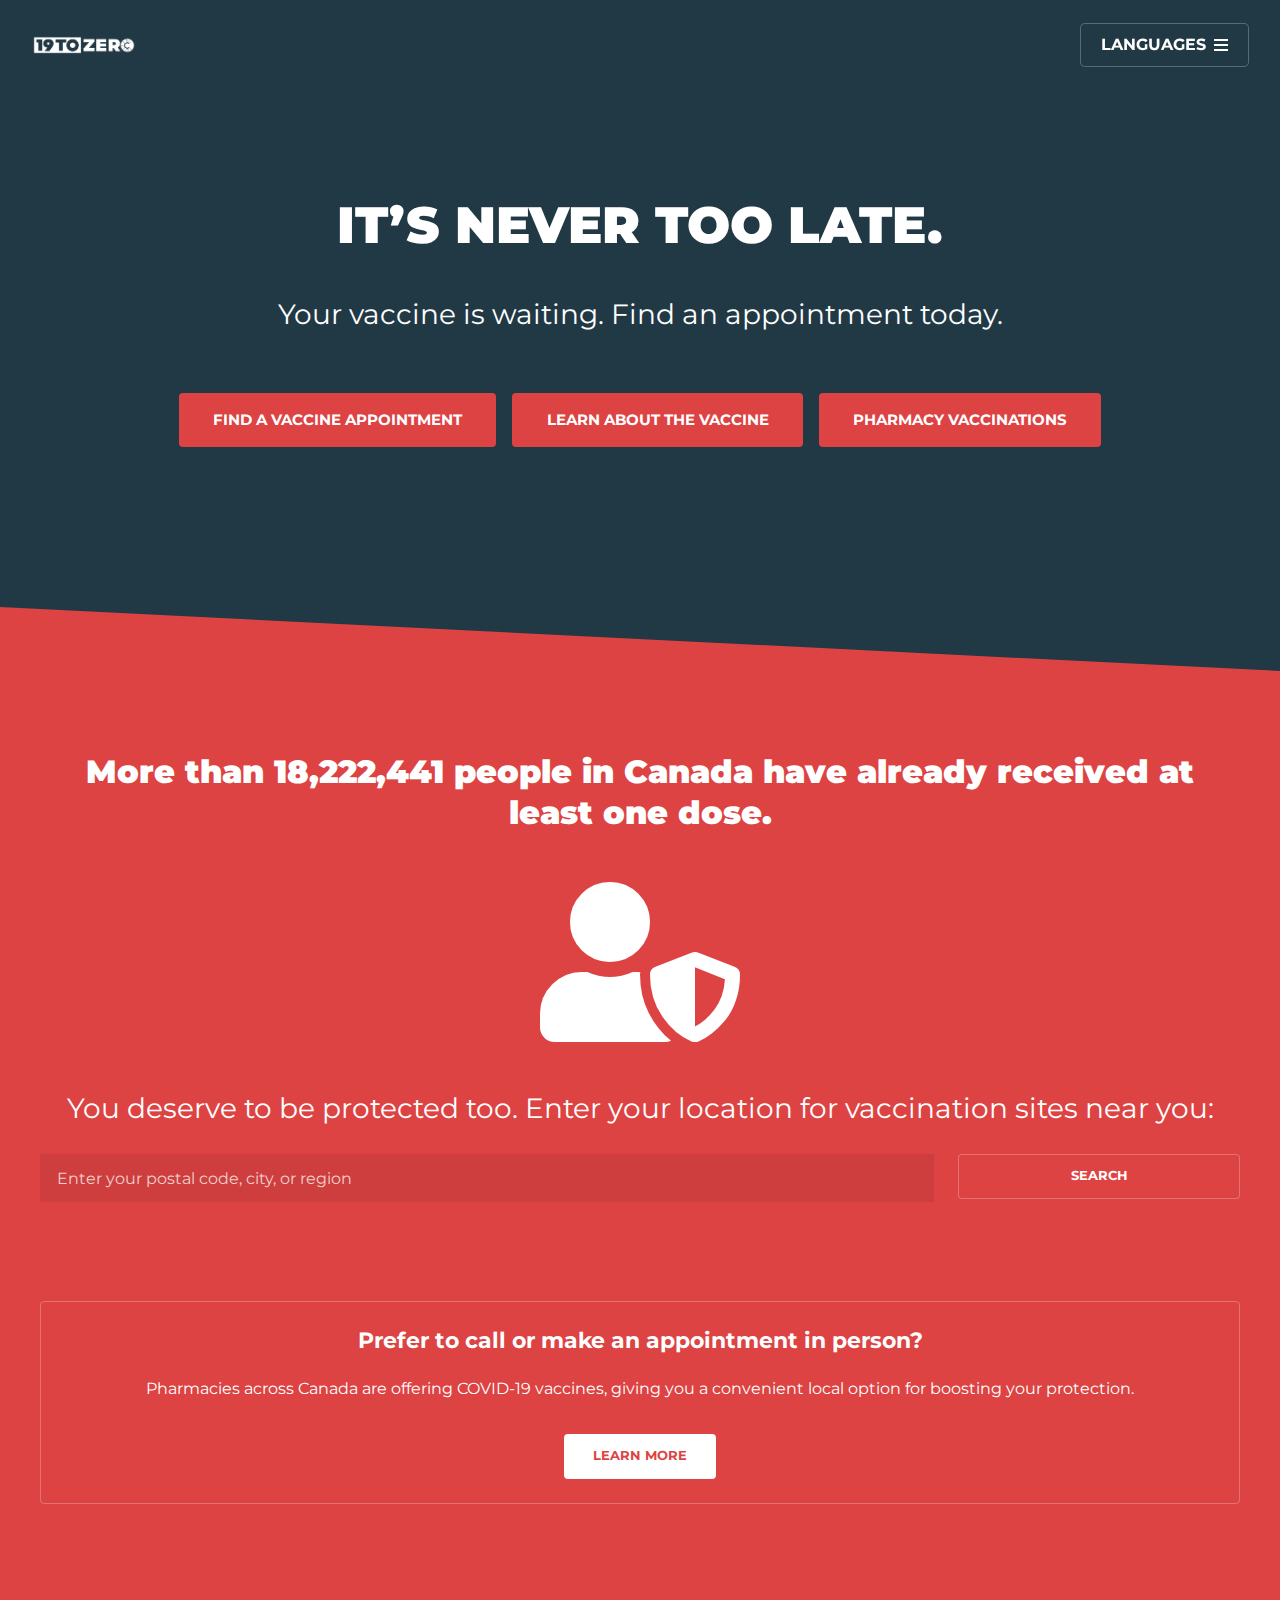
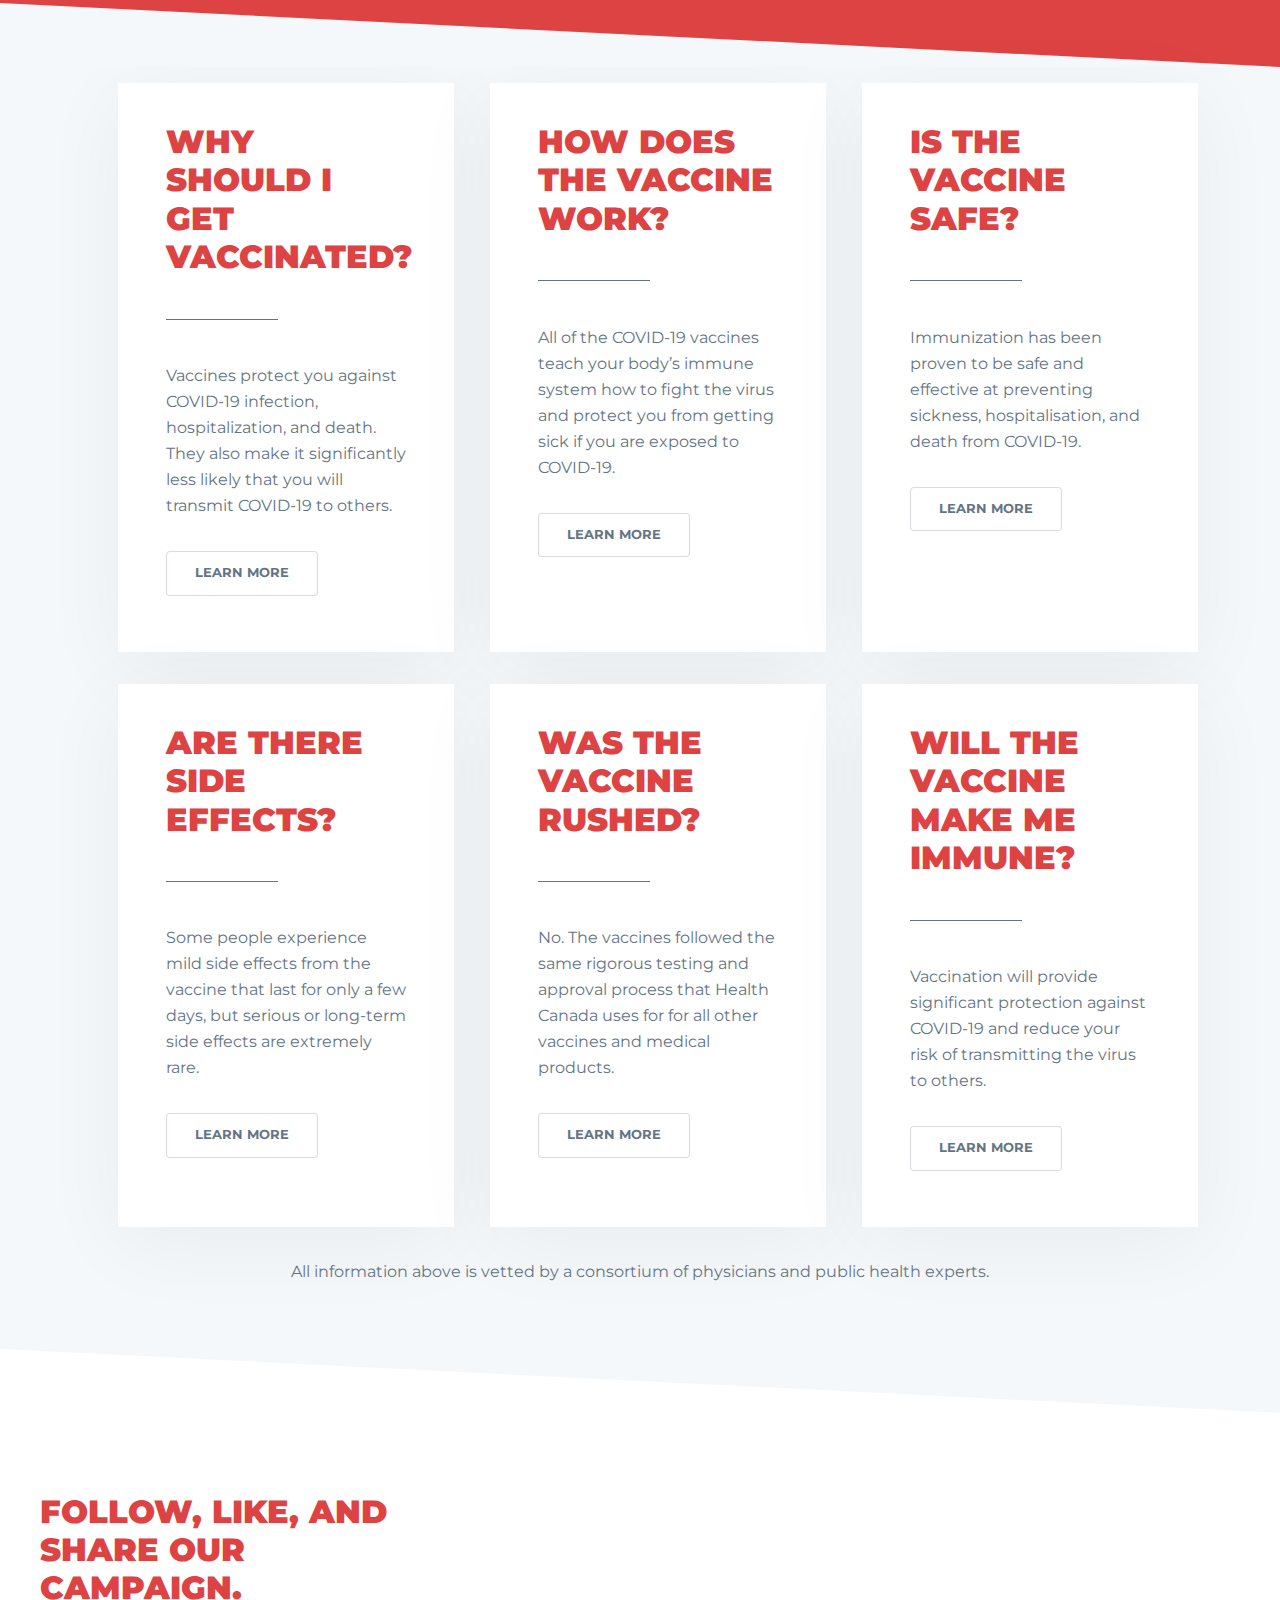
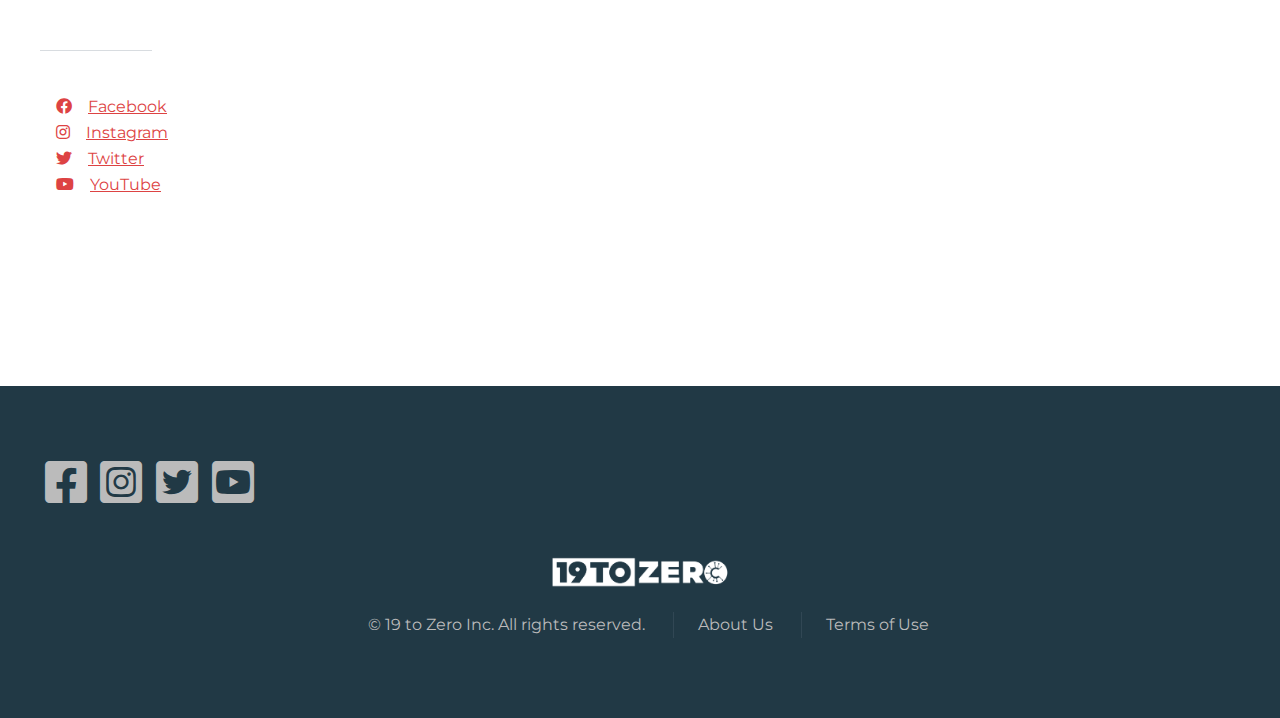
==== commit 3a1c5fc9: "updated to new campaign style" ====
--- a/index.html
+++ b/index.html
@@ -81,8 +81,8 @@
 				<!-- Banner -->
 					<section id="banner">
 						<div class="inner">
-							<h1><span>YOU DESERVE PROTECTION.</span></h1>
-              <p>Getting vaccinated is the best way to boost your defence against COVID-19. <br>Take control of your safety.</p>
+							<h1><span>IT’S NEVER TOO LATE.</span></h1>
+              <p>Your vaccine is waiting. Find an appointment today.</p>
 							<ul class="actions special">
 								<li><a href="#two" class="button large primary scrolly" onClick="gtag('event', 'find_appointment', {'event_category' : 'hero_buttons',
   'event_label' : 'find_appointment'}">Find a vaccine appointment</a></li>
@@ -192,22 +192,25 @@
 						<div class="inner">
 							<div class="content">
 								<div class="row">
-                  <div class="col-6 col-12-small">
+                  <div class="col-4 col-12-small">
   									<header class="major">
-										<p>The best offence is a good defence.</p>
+										<p>Follow, like, and share our campaign.</p>
 										</header>
-										<p>Follow, like, and share our campaign!</p>
 										<ul class="social-links">
-			                <li><a href="https://www.facebook.com/19ToZero/"><i class="fab fa-facebook"></i>Facebook</a>
-											<li><a href="https://www.instagram.com/19tozero/"><i class="fab fa-instagram"></i>Instagram</a>
-                    	<li><a href="https://www.twitter.com/19tozero"><i class="fab fa-twitter"></i>Twitter</a>
-                    	<li><a href="https://www.youtube.com/channel/UC107yJWv6Hz9v4b3rPA4YZw"><i class="fab fa-youtube"></i>YouTube</a>
+			                <li><a href="https://www.facebook.com/19ToZero/"><i class="fab fa-facebook"></i>Facebook</a></li>
+											<li><a href="https://www.instagram.com/19tozero/"><i class="fab fa-instagram"></i>Instagram</a></li>
+                    	<li><a href="https://www.twitter.com/19tozero"><i class="fab fa-twitter"></i>Twitter</a></li>
+                    	<li><a href="https://www.youtube.com/channel/UC107yJWv6Hz9v4b3rPA4YZw"><i class="fab fa-youtube"></i>YouTube</a></li>
 			              </ul>
-                  </div>
-                  <div class="col-6 col-12-small">
-                  	<img src="images/foosball.jpg" class="image fit" />
+			            	</div>
+                  <div class="col-8 col-12-small">
+                  	<style>.embed-container { position: relative; padding-bottom: 56.25%; height: 0; overflow: hidden; max-width: 100%; } .embed-container iframe, .embed-container object, .embed-container embed { position: absolute; top: 0; left: 0; width: 100%; height: 100%; }</style><div class='embed-container'><iframe src='https://www.youtube.com/embed/Cdzu6C1LRno' frameborder='0' allowfullscreen></iframe></div>
+                  	
                   </div>
 	              </div>
+							</div>
+							<div class="row">
+								<div class="col-12">
 							</div>
 						</div>
 					</section>
--- a/assets/css/main.css
+++ b/assets/css/main.css
@@ -212,7 +212,7 @@
 	}
 
 	h1 > span {
-			background-color: #dd4343;
+			/*background-color: #dd4343;*/
 		}
 
 	h2 {
@@ -4169,10 +4169,11 @@
 /* Banner */
 
 	#banner {
-		background-image: -moz-linear-gradient(to top, rgba(64, 63, 135, 0.9), rgba(64, 63, 135, 0.1)), url("../../images/banner.jpg");
+		/*background-image: -moz-linear-gradient(to top, rgba(64, 63, 135, 0.9), rgba(64, 63, 135, 0.1)), url("../../images/banner.jpg");
 		background-image: -webkit-linear-gradient(to top, rgba(64, 63, 135, 0.9), rgba(64, 63, 135, 0.1)), url("../../images/banner.jpg");
 		background-image: -ms-linear-gradient(to top, rgba(64, 63, 135, 0.9), rgba(64, 63, 135, 0.1)), url("../../images/banner.jpg");
-		background-image: linear-gradient(to top, rgba(64, 63, 135, 0.9), rgba(64, 63, 135, 0.1)), url("../../images/banner.jpg");
+		background-image: linear-gradient(to top, rgba(64, 63, 135, 0.9), rgba(64, 63, 135, 0.1)), url("../../images/banner.jpg");*/
+		background-color: #213945;
 		background-attachment: fixed;
 		background-position: center center;
 		background-size: cover;
@@ -4217,7 +4218,7 @@
 			pointer-events: none;
 			content: '';
 			display: block;
-			background-color: #333261;
+			background-color: #000000;
 			opacity: 0;
 			position: absolute;
 			top: 0;
@@ -4308,10 +4309,11 @@
 /* Footer */
 
 	#footer {
-		background-image: -moz-linear-gradient(to top, rgba(64, 63, 135, 1), rgba(64, 63, 135, 1)), url("../../images/banner.jpg");
+		/*background-image: -moz-linear-gradient(to top, rgba(64, 63, 135, 1), rgba(64, 63, 135, 1)), url("../../images/banner.jpg");
 		background-image: -webkit-linear-gradient(to top, rgba(64, 63, 135, 1), rgba(64, 63, 135, 1)), url("../../images/banner.jpg");
 		background-image: -ms-linear-gradient(to top, rgba(64, 63, 135, 1), rgba(64, 63, 135, 1)), url("../../images/banner.jpg");
-		background-image: linear-gradient(to top, rgba(64, 63, 135, 1), rgba(64, 63, 135, 1)), url("../../images/banner.jpg");
+		background-image: linear-gradient(to top, rgba(64, 63, 135, 1), rgba(64, 63, 135, 1)), url("../../images/banner.jpg");*/
+		background-color:  #213945;
 		background-attachment: fixed;
 		background-position: center bottom;
 		background-size: cover;
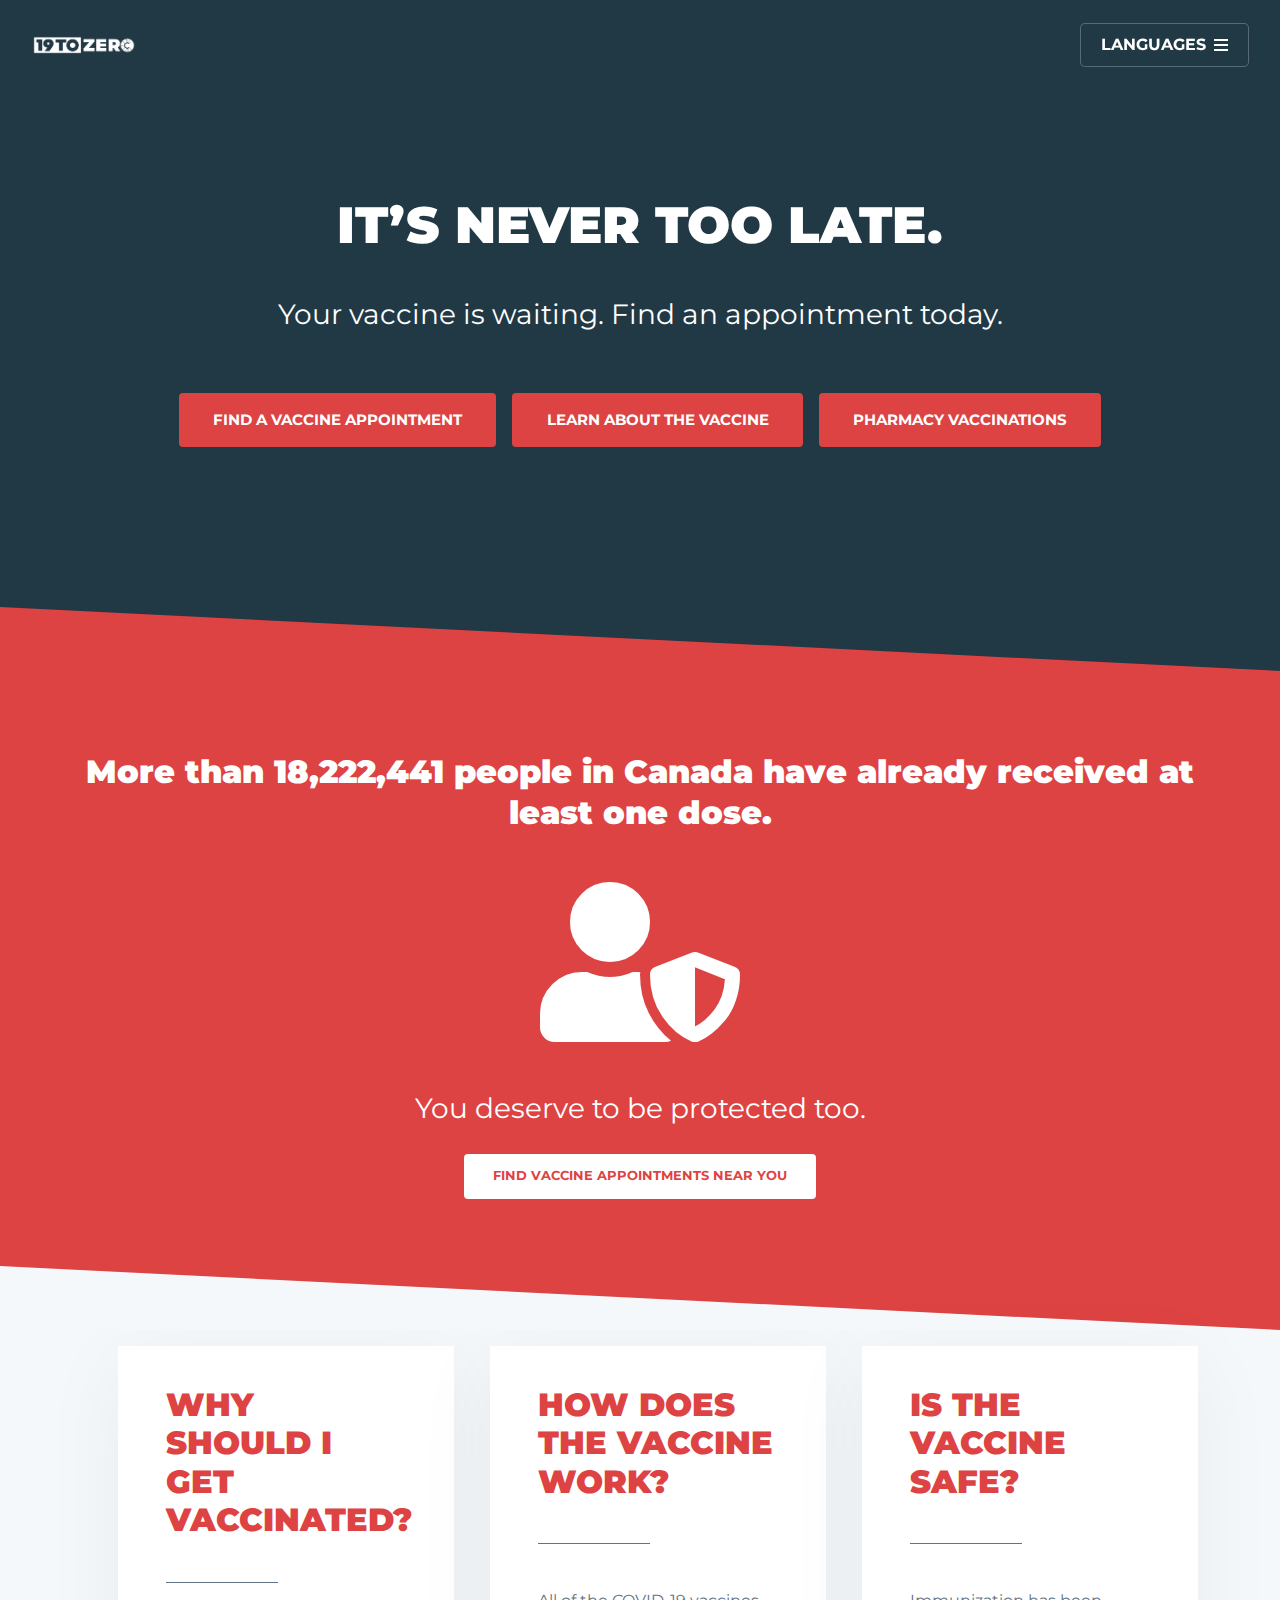
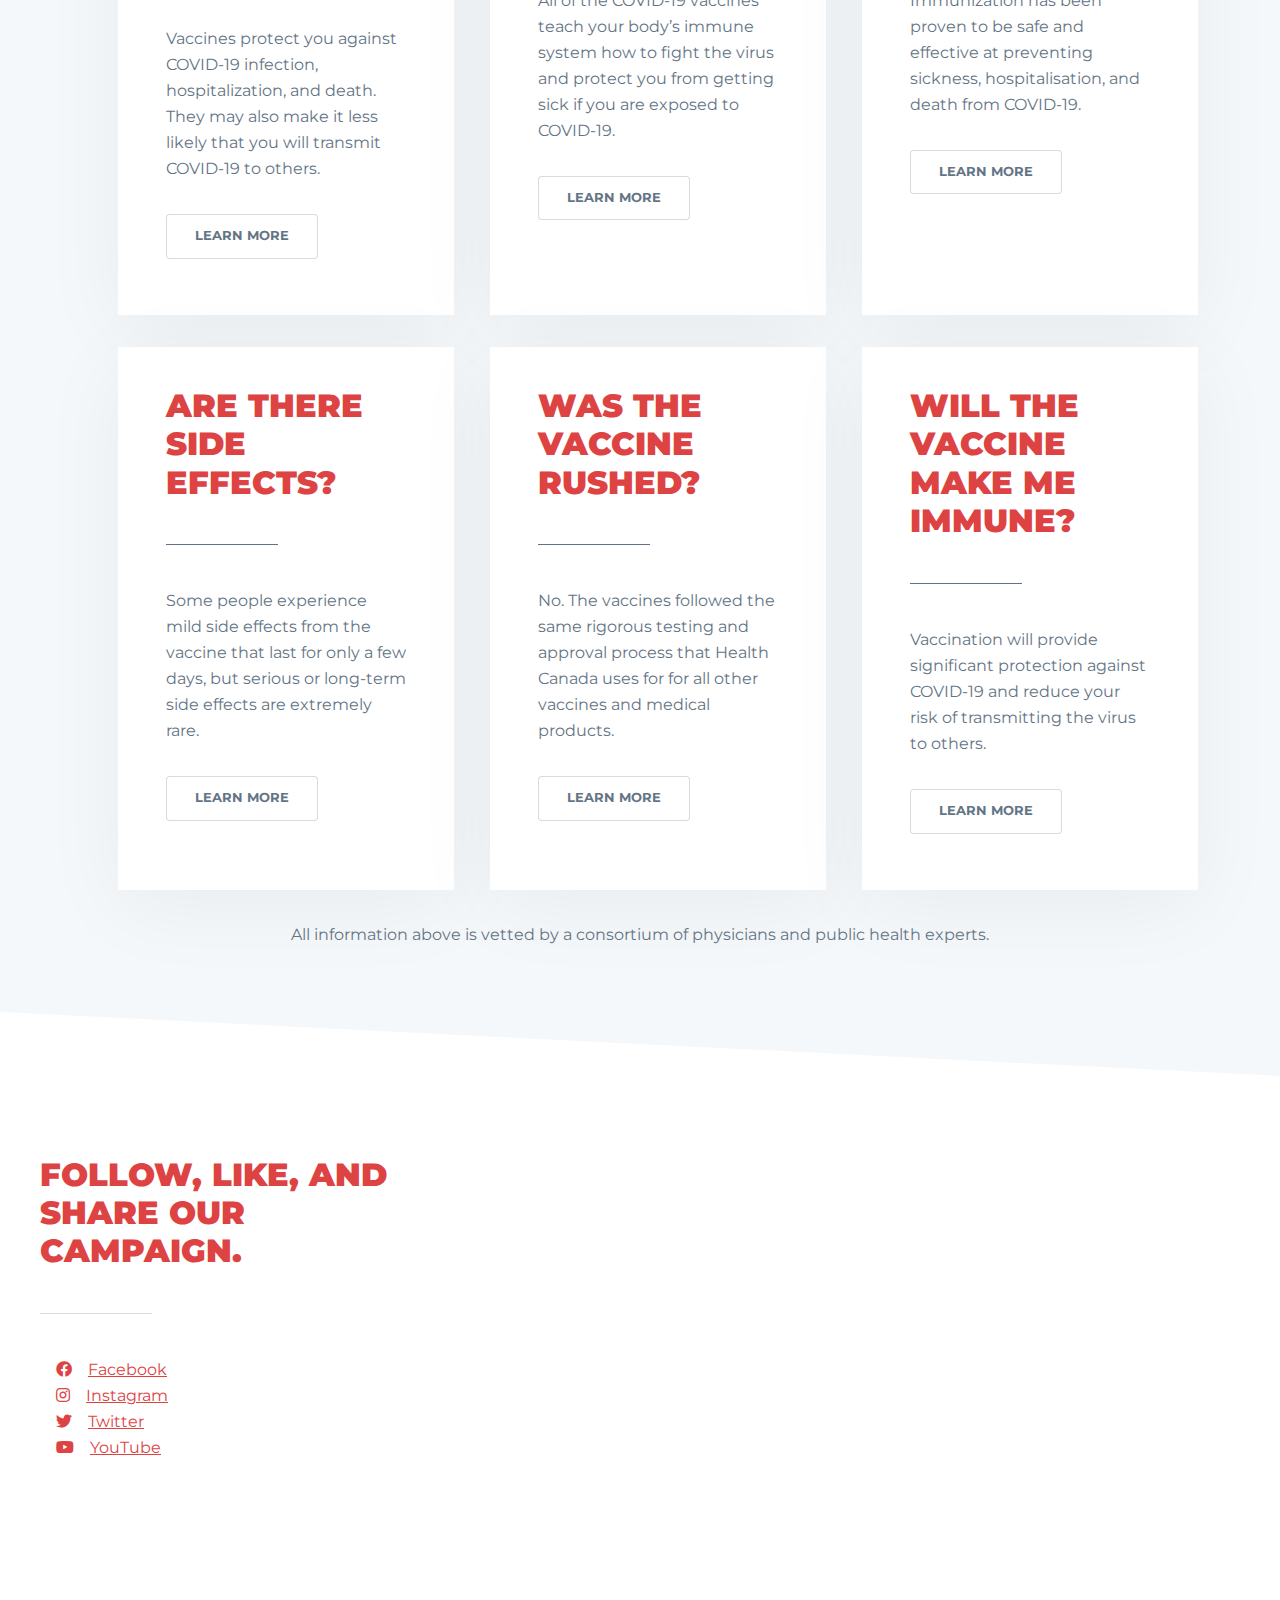
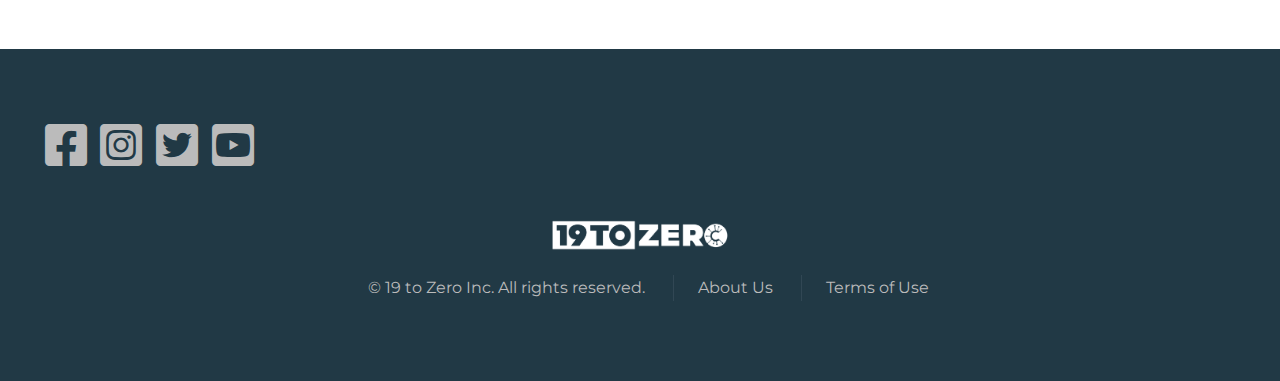
==== commit b0f9bffe: "Updated FAQs, removed search function" ====
--- a/index.html
+++ b/index.html
@@ -99,24 +99,57 @@
               <span><h1>More than <span id="vaccines">18,222,441</span> people in Canada have already received at least one dose.</h1></span>
               <div class="search">
               	<i class="fas fa-user-shield" id="location"></i>
-                <h2>You deserve to be protected too. Enter your location for vaccination sites near you:</h2>
+                <h2>You deserve to be protected too.</h2>
                 <div class="row">
-                  <div class="col-9 col-12-small">
+                  <!--<div class="col-9 col-12-small">
                     <input type="text" name="query" id="query" value="" placeholder="Enter your postal code, city, or region" />
                   </div>
                   <div class="col-3 col-12-small">
                     <input type="submit" id="search4vax" value="Search" class="fit" onClick="gtag('event', 'search_for_vax', {'event_category' : 'search',
   'event_label' : 'outbound_search'}); window.open('https://www.google.com/maps/search/covid+vaccine+near+' + document.getElementById('query').value);"/>
-                  </div>
+                  </div>-->
+
+	               <div class="col-12">
+
+                    <a href="#vax_locations" rel="modal:open" id="search4vax_links" class="button primary" onClick="gtag('event', 'search_for_vax_links', {'event_category' : 'search',
+  'event_label' : 'outbound_search'});">Find Vaccine Appointments Near You</a>
+
+		               	<div id="vax_locations" class="modal">
+											<h1>Vaccine Information by Province/Territory</h1>
+											<p>Click on your province below to book your vaccine appointment.</p>
+					  					<ul>
+												<li><a href="https://www.alberta.ca/covid19-vaccine.aspx#book" target="_blank" onClick="gtag('event', 'search_for_vax_AB', {'event_category' : 'search',
+  'event_label' : 'outbound_search'});">Alberta</a></li>
+												<li><a href="https://www2.gov.bc.ca/gov/content/covid-19/vaccine/register" target="_blank" onClick="gtag('event', 'search_for_vax_BC', {'event_category' : 'search',
+  'event_label' : 'outbound_search'});">British Columbia</a></li>
+												<li><a href="https://protectmb.ca/making-your-appointment-is-easy/" target="_blank" onClick="gtag('event', 'search_for_vax_MB', {'event_category' : 'search',
+  'event_label' : 'outbound_search'});">Manitoba</a></li>
+												<li><a href="https://www2.gnb.ca/content/gnb/en/corporate/promo/covid-19/nb-vaccine.html" target="_blank" onClick="gtag('event', 'search_for_vax_NB', {'event_category' : 'search',
+  'event_label' : 'outbound_search'});">New Brunswick</a></li>
+												<li><a href="https://www.gov.nl.ca/covid-19/vaccine/gettheshot/" target="_blank" onClick="gtag('event', 'search_for_vax_NL', {'event_category' : 'search',
+  'event_label' : 'outbound_search'});">Newfoundland & Labrador</a></li>  
+												<li><a href="https://www.nthssa.ca/en/services/coronavirus-disease-covid-19-updates/covid-vaccine" target="_blank" onClick="gtag('event', 'search_for_vax_NT', {'event_category' : 'search',
+  'event_label' : 'outbound_search'});">Northwest Territories</a></li>
+												<li><a href="https://novascotia.ca/coronavirus/book-your-vaccination-appointment/" target="_blank" onClick="gtag('event', 'search_for_vax_NS', {'event_category' : 'search',
+  'event_label' : 'outbound_search'});">Nova Scotia</a></li> 
+												<li><a href="https://www.gov.nu.ca/health/information/covid-19-vaccination" target="_blank" onClick="gtag('event', 'search_for_vax_NU', {'event_category' : 'search',
+  'event_label' : 'outbound_search'});">Nunavut</a></li> 
+												<li><a href="https://covid-19.ontario.ca/book-vaccine/" target="_blank" onClick="gtag('event', 'search_for_vax_ON', {'event_category' : 'search',
+  'event_label' : 'outbound_search'});">Ontario</a></li>
+												<li><a href="https://www.princeedwardisland.ca/en/information/health-and-wellness/getting-the-covid-19-vaccine" target="_blank" onClick="gtag('event', 'search_for_vax_PE', {'event_category' : 'search',
+  'event_label' : 'outbound_search'});">Prince Edward Island</a></li>
+												<li><a href="https://www.quebec.ca/en/health/health-issues/a-z/2019-coronavirus/progress-of-the-covid-19-vaccination/" target="_blank" onClick="gtag('event', 'search_for_vax_QC', {'event_category' : 'search',
+  'event_label' : 'outbound_search'});">Quebec</a></li>
+												<li><a href="https://www.saskatchewan.ca/government/health-care-administration-and-provider-resources/treatment-procedures-and-guidelines/emerging-public-health-issues/2019-novel-coronavirus/covid-19-vaccine/vaccine-booking" target="_blank" onClick="gtag('event', 'search_for_vax_SK', {'event_category' : 'search',
+  'event_label' : 'outbound_search'});">Saskatchewan</a></li>
+												<li><a href="https://yukon.ca/en/appointments" target="_blank" onClick="gtag('event', 'search_for_vax_YK', {'event_category' : 'search',
+  'event_label' : 'outbound_search'});">Yukon</a></li> 
+
+					  					</ul>
+					  					<a href="#" rel="modal:close">Back to site</a>
+										</div>
+	               </div>   
                 </div>
-
-              	<div class="">
-									<div class="col-12 box">
-                  	<h3><b>Prefer to call or make an appointment in person?</b></h3>
-                  	<p>Pharmacies across Canada are offering COVID-19 vaccines, giving you a convenient local option for boosting your protection.</p>
-                  	<a href="pharmacy.html" class="button primary">Learn More</a>
-                  </div>
-	              </div>
 
               </div>
 						</div>
@@ -130,7 +163,7 @@
 									<header class="major">
 										<p>Why should I get vaccinated?</p>
 									</header>
-									<p>Vaccines protect you against COVID-19 infection, hospitalization, and death. They also make it significantly less likely that you will transmit COVID-19 to others.</p>
+									<p>Vaccines protect you against COVID-19 infection, hospitalization, and death. They may also make it less likely that you will transmit COVID-19 to others.</p>
 									<ul class="actions">
 										<li><a href="why-get-vaccinated.html" class="button">Learn More</a></li>
 									</ul>
